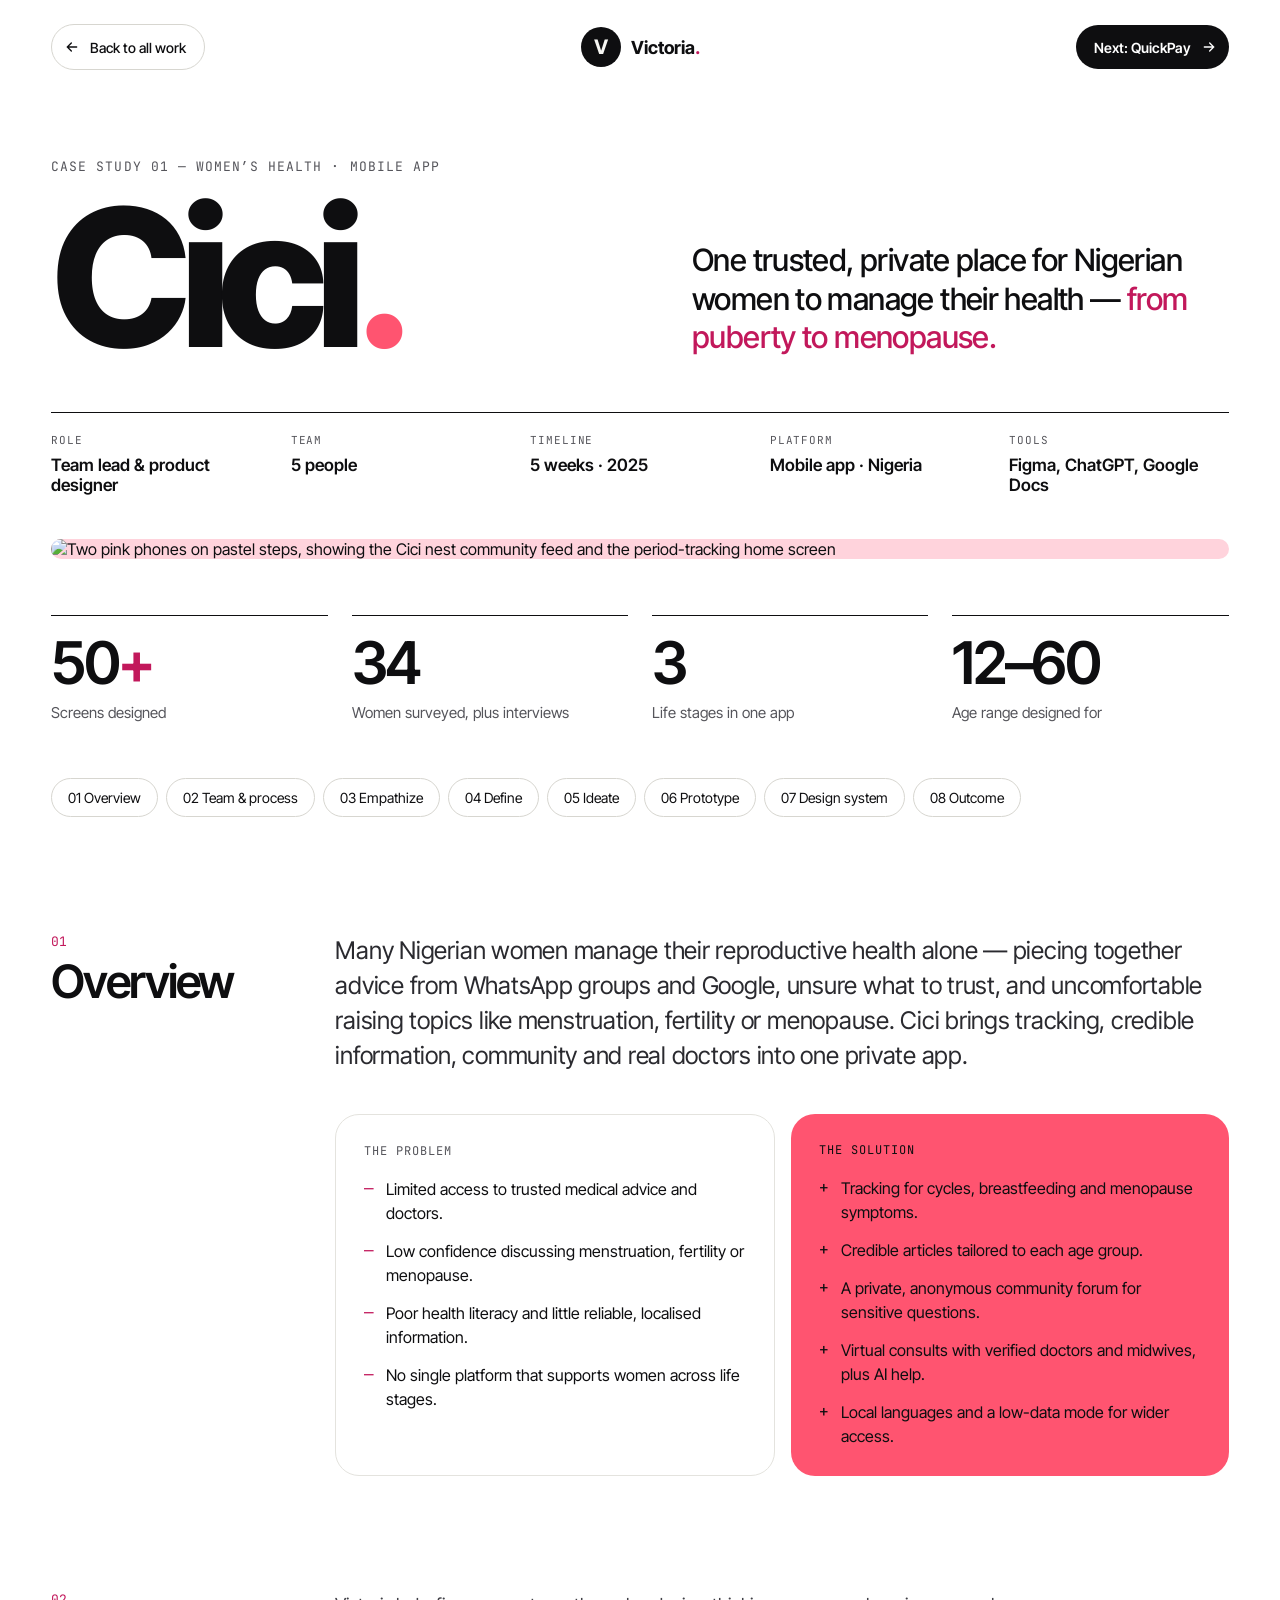
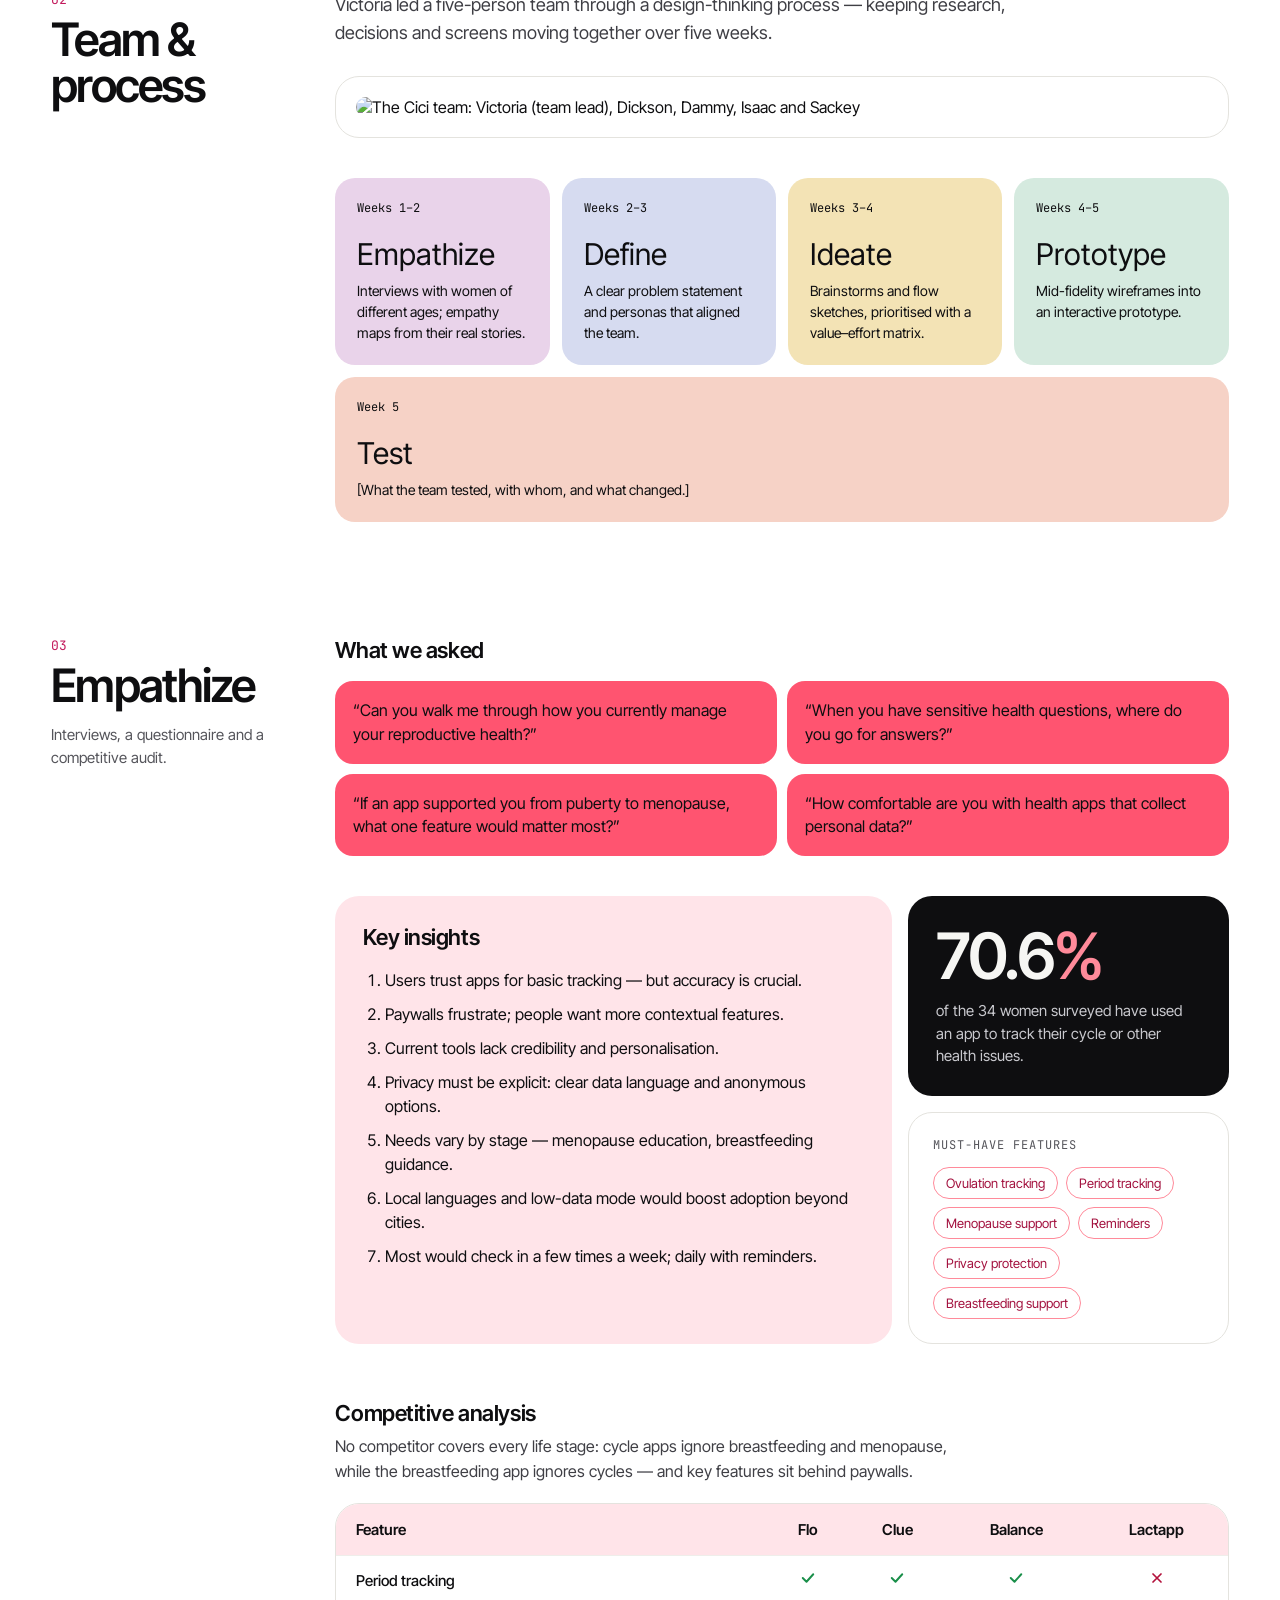
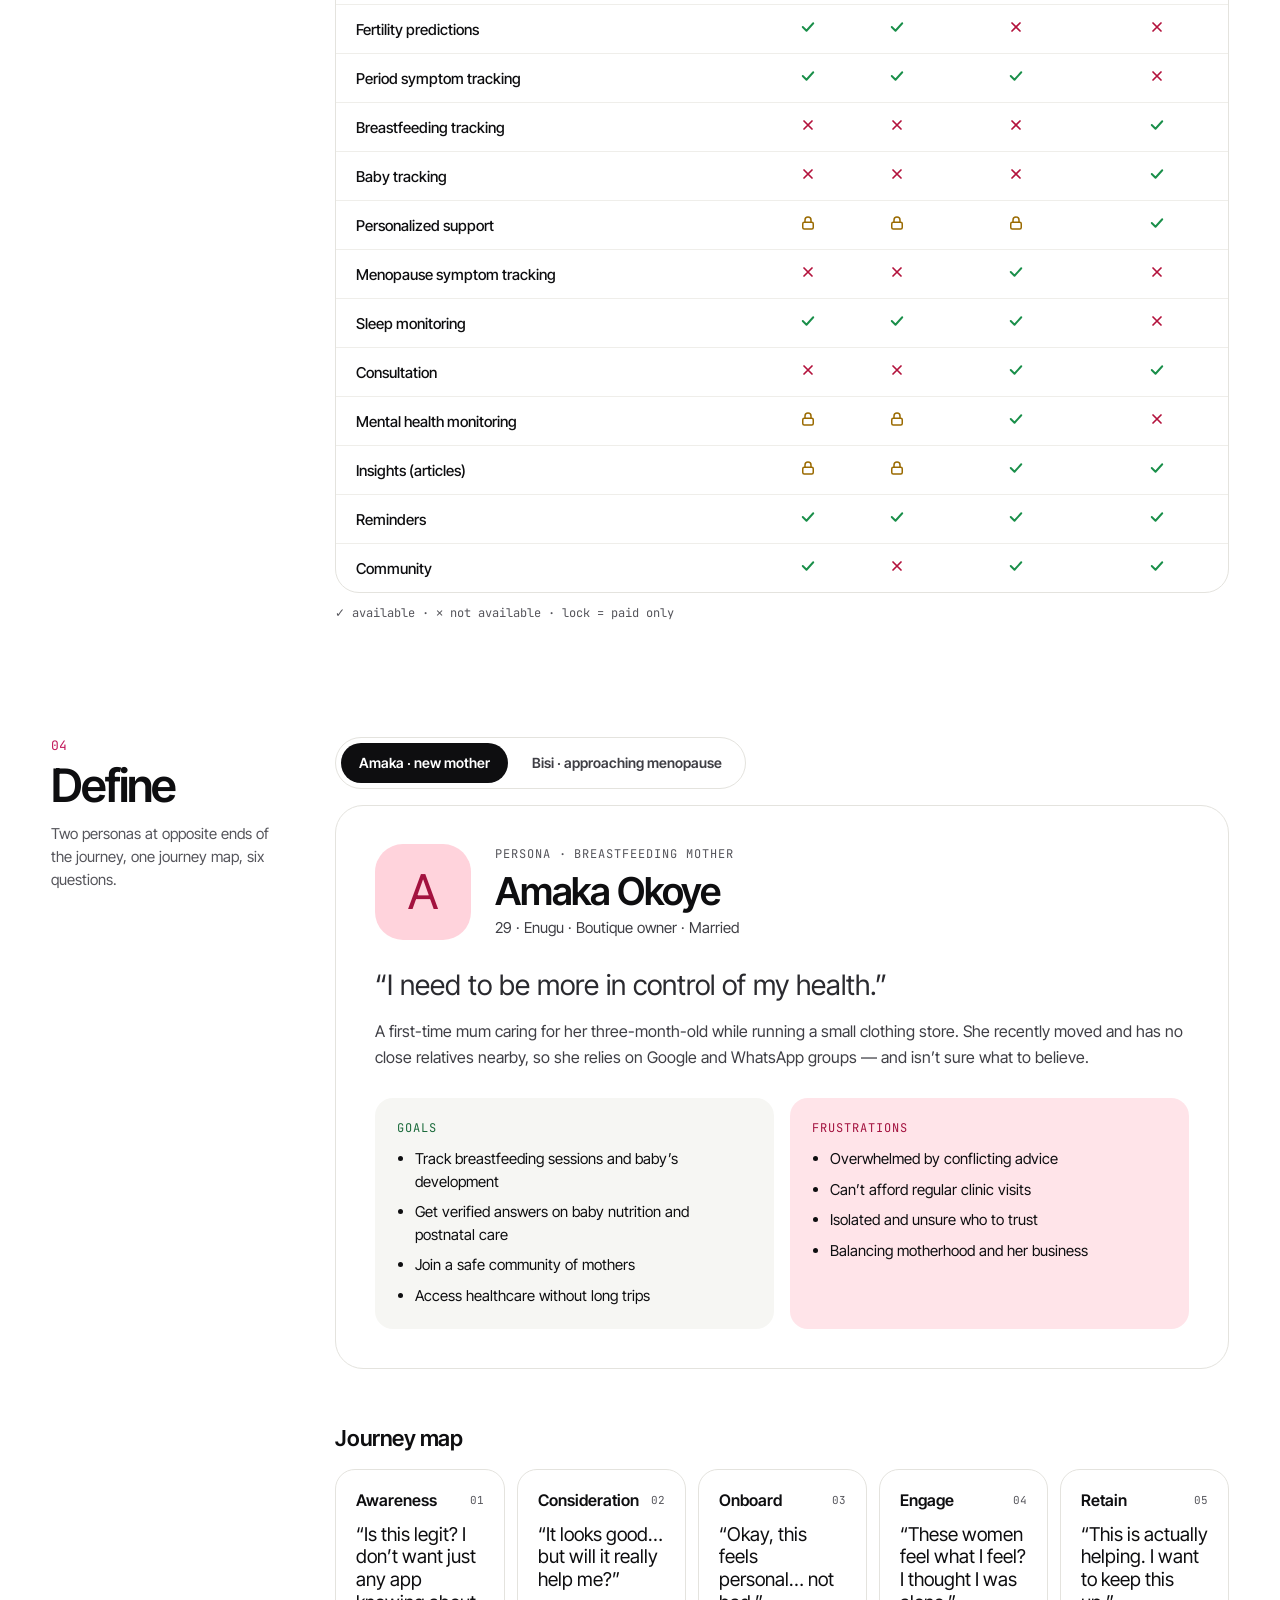
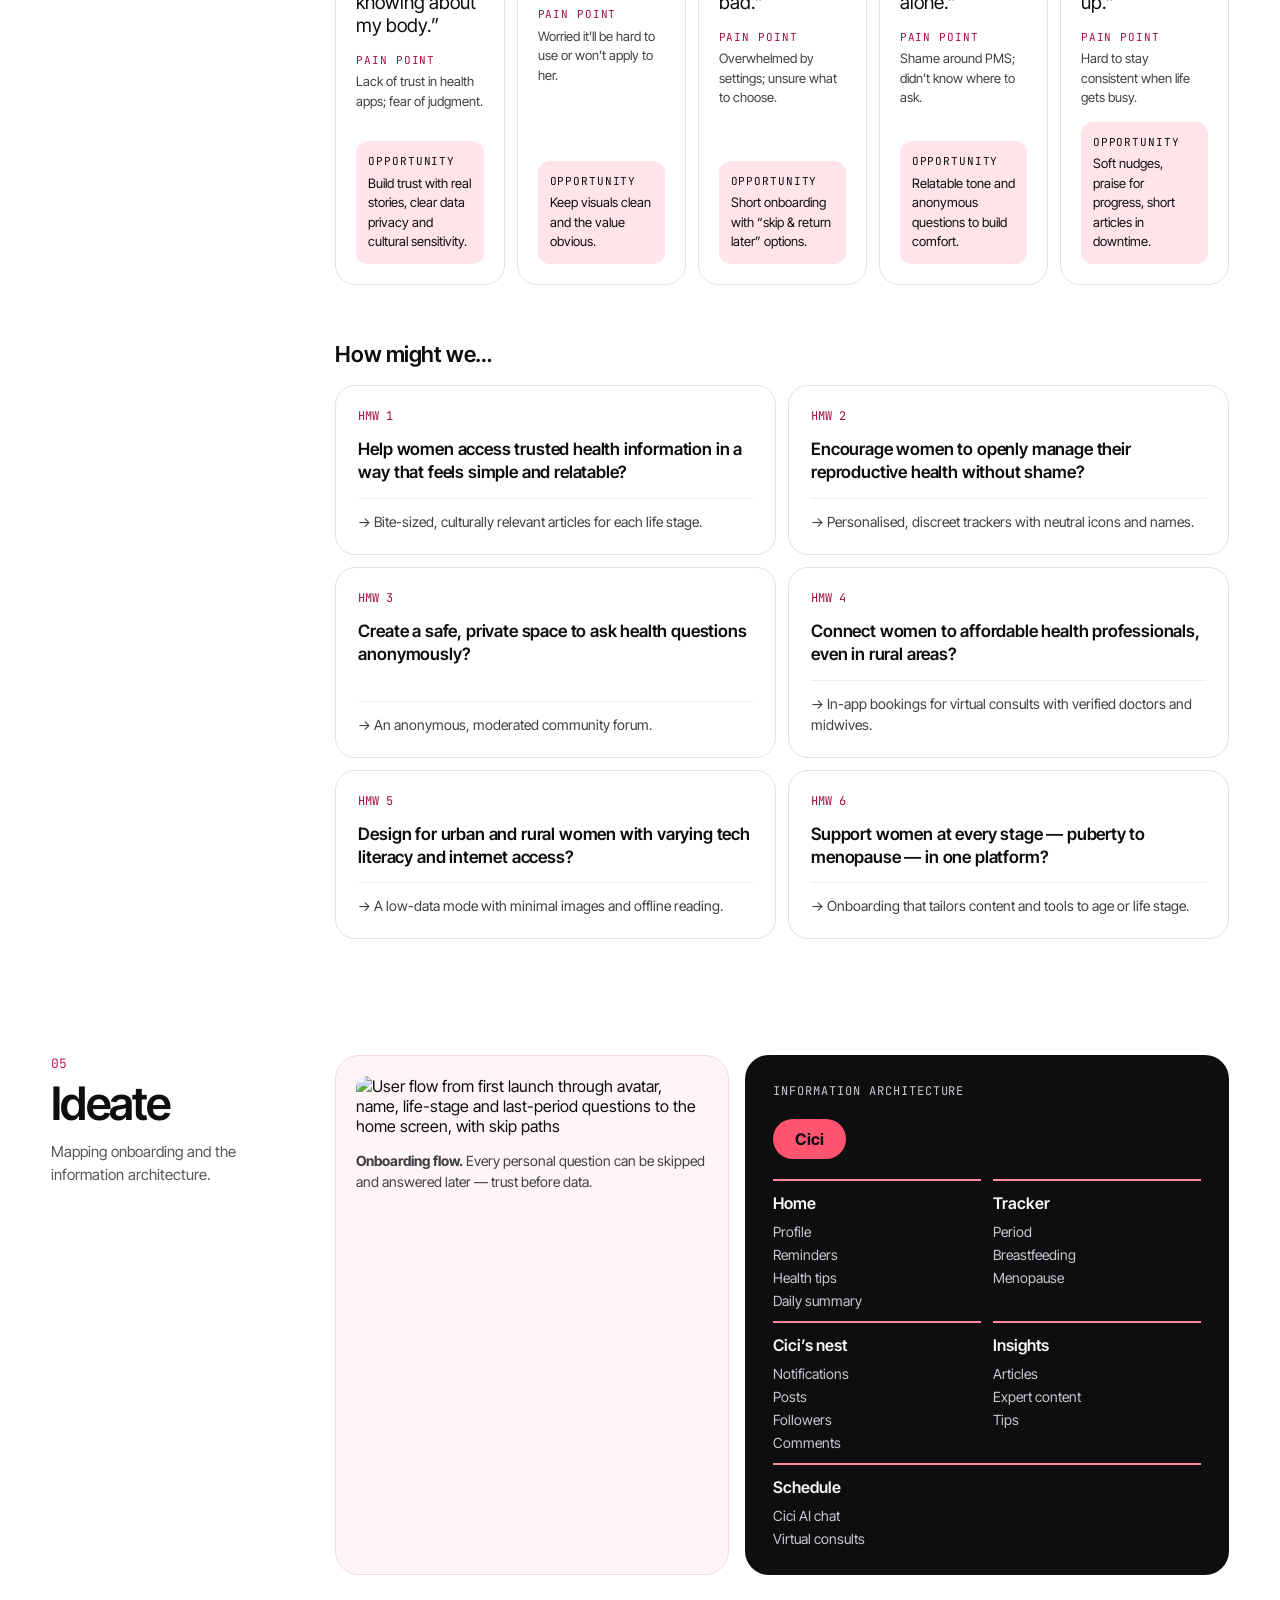
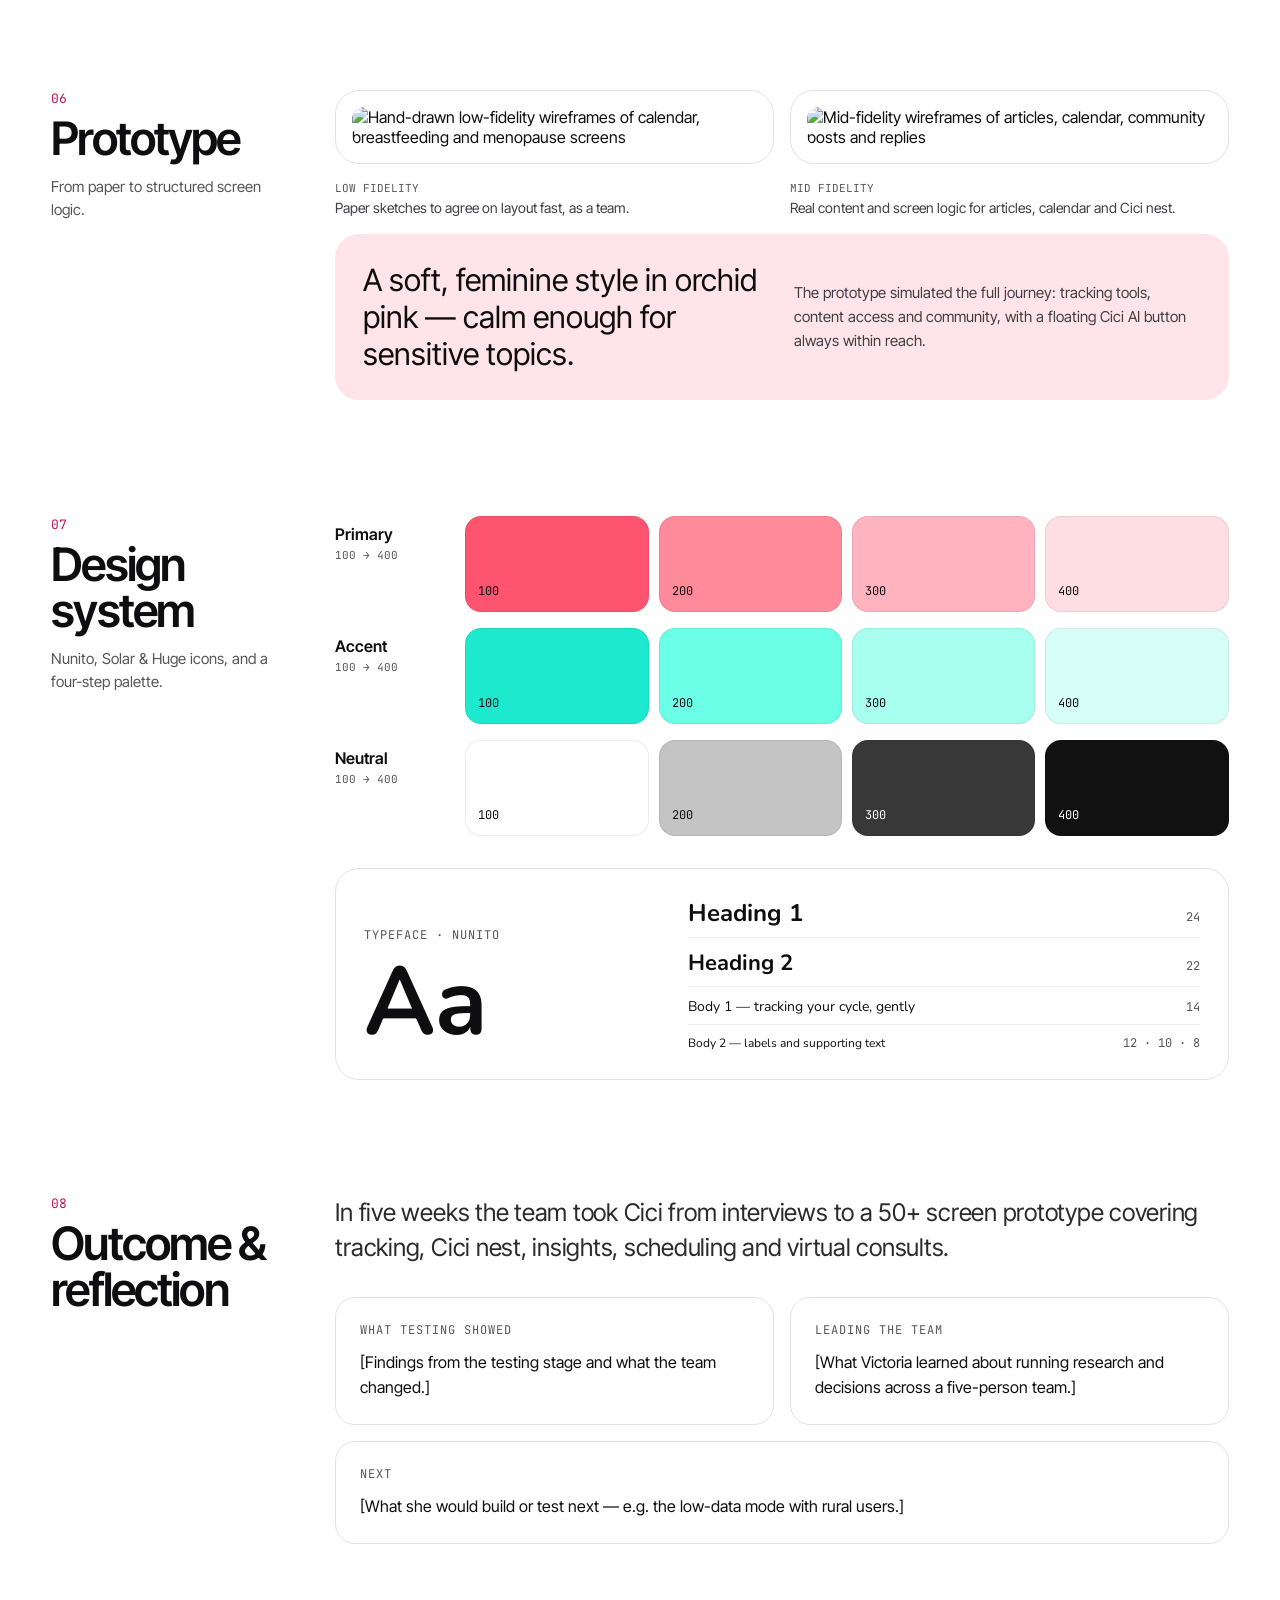
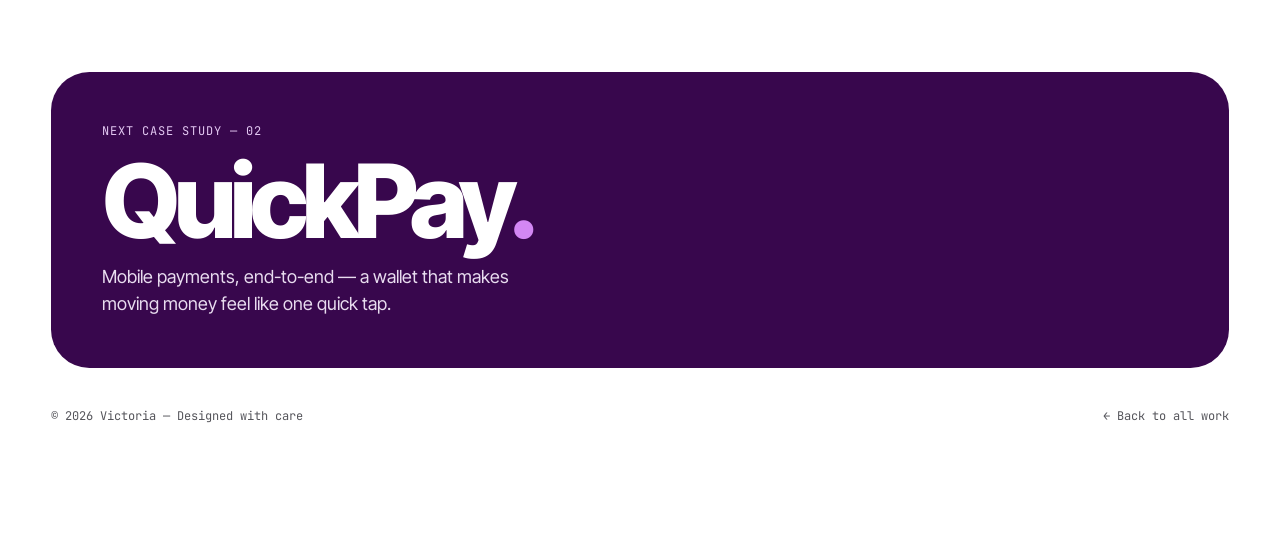
==== cici.html @ 8fe479c8 "Add files via upload" ====
<!doctype html>
<html lang="en">
<head>
<meta charset="utf-8">
<meta name="viewport" content="width=device-width, initial-scale=1, viewport-fit=cover">
<title>Cici — Case study · Victoria</title>
<meta name="description" content="How Victoria led a five-person team to design Cici, a women’s wellness app for Nigerian women from puberty to menopause.">
<meta property="og:title" content="Cici — Case study · Victoria">
<meta property="og:description" content="How Victoria led a five-person team to design Cici, a women’s wellness app for Nigerian women from puberty to menopause.">
<meta property="og:type" content="website">
<meta name="theme-color" content="#FFFFFF">
<link rel="icon" href="favicon.svg" type="image/svg+xml">
<link rel="preconnect" href="https://fonts.googleapis.com">
<link rel="stylesheet" href="https://fonts.googleapis.com/css2?family=Inter+Tight:wght@400;500;600;700;800&amp;family=JetBrains+Mono:wght@400;500&amp;family=Nunito:wght@400;700&amp;display=swap">
<style>
body{margin:0;background:#FFFFFF}
a{color:inherit}a:hover{color:inherit}
.it{font-family:inherit;font-style:normal}
.rv{opacity:0;transform:translateY(28px);filter:blur(8px);transition:opacity .9s ease,transform 1s cubic-bezier(.22,1,.36,1),filter .9s ease}
.rv.in{opacity:1;transform:none;filter:blur(0)}
.mono{font-family:'JetBrains Mono',ui-monospace,Menlo,monospace}
.lnk{text-decoration:none;transition:opacity .2s}.lnk:hover{opacity:.6}
.sr{position:absolute;width:1px;height:1px;overflow:hidden;clip:rect(0 0 0 0);white-space:nowrap}
.lift{transition:transform .35s cubic-bezier(.2,.7,.2,1)}.lift:hover{transform:translateY(-4px)}
.scrollx{overflow-x:auto;position:relative}
@keyframes floaty{0%,100%{transform:translateY(0)}50%{transform:translateY(-10px)}}
.floaty{animation:floaty 6s ease-in-out infinite}
@media (prefers-reduced-motion:reduce){.floaty{animation:none}}
</style>
<link rel="stylesheet" href="site.css">
</head>
<body>
<div style="font-family:'Inter Tight',system-ui,sans-serif;color:#0E0E10;background:#FFFFFF;overflow:hidden">

<!-- ============ TOP BAR (shared case-study template) ============ -->
<header style="max-width:1320px;margin:0 auto;padding:24px clamp(20px,4vw,56px);display:flex;flex-wrap:wrap;align-items:center;justify-content:space-between;gap:16px">
  <a href="index.html" class="lnk" style="display:inline-flex;align-items:center;gap:10px;min-height:44px;padding:0 18px 0 12px;border-radius:999px;border:1px solid #D7D6D0;background:#FFFFFF;font-weight:500;font-size:14px">
    <svg aria-hidden="true" width="16" height="16" viewBox="0 0 24 24" fill="none" stroke="currentColor" stroke-width="2" stroke-linecap="round"><path d="M19 12H5M11 6l-6 6 6 6"></path></svg>
    Back to all work
  </a>
  <a href="index.html" class="lnk" style="display:flex;align-items:center;gap:10px;font-weight:700;font-size:18px">
    <span class="it" style="width:40px;height:40px;border-radius:50%;background:#0E0E10;color:#F6F6F3;display:flex;align-items:center;justify-content:center;font-size:20px">V</span>
    <span>Victoria<span style="color:#C2185B">.</span></span>
  </a>
  <a href="quickpay.html" class="lnk" style="display:inline-flex;align-items:center;gap:10px;min-height:44px;padding:0 12px 0 18px;border-radius:999px;background:#0E0E10;color:#FFFFFF;font-weight:600;font-size:14px">
    Next: QuickPay
    <svg aria-hidden="true" width="16" height="16" viewBox="0 0 24 24" fill="none" stroke="currentColor" stroke-width="2" stroke-linecap="round"><path d="M5 12h14M13 6l6 6-6 6"></path></svg>
  </a>
</header>

<!-- ============ HERO ============ -->
<section style="max-width:1320px;margin:0 auto;padding:clamp(32px,5vw,72px) clamp(20px,4vw,56px) 0">
  <p class="mono" style="margin:0;font-size:13px;letter-spacing:.08em;text-transform:uppercase;color:#55555B">Case study 01 — Women’s health · Mobile app</p>
  <div style="display:flex;flex-wrap:wrap;gap:24px 64px;align-items:flex-end;margin-top:24px">
    <h1 style="margin:0;flex:1 1 420px;font-size:clamp(88px,15vw,220px);line-height:.82;letter-spacing:-0.06em;font-weight:800">Cici<span style="color:#FF5470">.</span></h1>
    <p style="margin:0;flex:1 1 380px;font-size:clamp(22px,2.4vw,32px);line-height:1.25;letter-spacing:-0.02em;font-weight:500">One trusted, private place for Nigerian women to manage their health — <span class="it" style="color:#C2185B">from puberty to menopause.</span></p>
  </div>

  <dl style="margin:56px 0 0;display:flex;flex-wrap:wrap;border-top:1px solid #0E0E10">
    <div style="flex:1 1 180px;padding:20px 20px 20px 0"><dt class="mono" style="font-size:11px;letter-spacing:.08em;text-transform:uppercase;color:#55555B">Role</dt><dd style="margin:8px 0 0;font-size:17px;font-weight:600">Team lead &amp; product designer</dd></div>
    <div style="flex:1 1 180px;padding:20px 20px 20px 0"><dt class="mono" style="font-size:11px;letter-spacing:.08em;text-transform:uppercase;color:#55555B">Team</dt><dd style="margin:8px 0 0;font-size:17px;font-weight:600">5 people</dd></div>
    <div style="flex:1 1 180px;padding:20px 20px 20px 0"><dt class="mono" style="font-size:11px;letter-spacing:.08em;text-transform:uppercase;color:#55555B">Timeline</dt><dd style="margin:8px 0 0;font-size:17px;font-weight:600">5 weeks · 2025</dd></div>
    <div style="flex:1 1 180px;padding:20px 20px 20px 0"><dt class="mono" style="font-size:11px;letter-spacing:.08em;text-transform:uppercase;color:#55555B">Platform</dt><dd style="margin:8px 0 0;font-size:17px;font-weight:600">Mobile app · Nigeria</dd></div>
    <div style="flex:1 1 180px;padding:20px 0"><dt class="mono" style="font-size:11px;letter-spacing:.08em;text-transform:uppercase;color:#55555B">Tools</dt><dd style="margin:8px 0 0;font-size:17px;font-weight:600">Figma, ChatGPT, Google Docs</dd></div>
  </dl>

  <div style="margin-top:24px;border-radius:clamp(24px,3vw,40px);background:#FFD3DC;overflow:hidden">
    <img src="assets/cici_showcase.webp" alt="Two pink phones on pastel steps, showing the Cici nest community feed and the period-tracking home screen" style="width:100%;display:block">
  </div>
</section>

<!-- ============ AT A GLANCE ============ -->
<section style="max-width:1320px;margin:0 auto;padding:56px clamp(20px,4vw,56px) 0">
  <div style="display:flex;flex-wrap:wrap;gap:24px">
    <div style="flex:1 1 220px;border-top:1px solid #0E0E10;padding-top:18px"><div style="font-size:clamp(44px,4.6vw,64px);font-weight:600;letter-spacing:-0.04em;line-height:1">50<span style="color:#C2185B">+</span></div><p style="margin:10px 0 0;color:#55555B;font-size:15px">Screens designed</p></div>
    <div style="flex:1 1 220px;border-top:1px solid #0E0E10;padding-top:18px"><div style="font-size:clamp(44px,4.6vw,64px);font-weight:600;letter-spacing:-0.04em;line-height:1">34</div><p style="margin:10px 0 0;color:#55555B;font-size:15px">Women surveyed, plus interviews</p></div>
    <div style="flex:1 1 220px;border-top:1px solid #0E0E10;padding-top:18px"><div style="font-size:clamp(44px,4.6vw,64px);font-weight:600;letter-spacing:-0.04em;line-height:1">3</div><p style="margin:10px 0 0;color:#55555B;font-size:15px">Life stages in one app</p></div>
    <div style="flex:1 1 220px;border-top:1px solid #0E0E10;padding-top:18px"><div style="font-size:clamp(44px,4.6vw,64px);font-weight:600;letter-spacing:-0.04em;line-height:1">12–60</div><p style="margin:10px 0 0;color:#55555B;font-size:15px">Age range designed for</p></div>
  </div>
  <nav aria-label="Chapters" style="margin-top:56px;display:flex;flex-wrap:wrap;gap:8px">
    <a href="#overview" class="lnk" style="padding:10px 16px;border-radius:999px;border:1px solid #D7D6D0;background:#FFFFFF;font-size:14px">01 Overview</a>
    <a href="#team" class="lnk" style="padding:10px 16px;border-radius:999px;border:1px solid #D7D6D0;background:#FFFFFF;font-size:14px">02 Team &amp; process</a>
    <a href="#empathize" class="lnk" style="padding:10px 16px;border-radius:999px;border:1px solid #D7D6D0;background:#FFFFFF;font-size:14px">03 Empathize</a>
    <a href="#define" class="lnk" style="padding:10px 16px;border-radius:999px;border:1px solid #D7D6D0;background:#FFFFFF;font-size:14px">04 Define</a>
    <a href="#ideate" class="lnk" style="padding:10px 16px;border-radius:999px;border:1px solid #D7D6D0;background:#FFFFFF;font-size:14px">05 Ideate</a>
    <a href="#prototype" class="lnk" style="padding:10px 16px;border-radius:999px;border:1px solid #D7D6D0;background:#FFFFFF;font-size:14px">06 Prototype</a>
    <a href="#system" class="lnk" style="padding:10px 16px;border-radius:999px;border:1px solid #D7D6D0;background:#FFFFFF;font-size:14px">07 Design system</a>
    <a href="#outcome" class="lnk" style="padding:10px 16px;border-radius:999px;border:1px solid #D7D6D0;background:#FFFFFF;font-size:14px">08 Outcome</a>
  </nav>
</section>

<!-- ============ 01 OVERVIEW ============ -->
<section id="overview" style="max-width:1320px;margin:0 auto;padding:clamp(80px,9vw,128px) clamp(20px,4vw,56px) 0;display:flex;flex-wrap:wrap;gap:24px 64px">
  <div style="flex:1 1 220px;max-width:300px"><div class="mono" style="font-size:13px;color:#C2185B">01</div><h2 style="margin:8px 0 0;font-size:clamp(36px,3.6vw,52px);letter-spacing:-0.04em;line-height:1;font-weight:600">Overview</h2></div>
  <div style="flex:999 1 640px;min-width:0">
    <p style="margin:0;font-size:clamp(20px,1.9vw,26px);line-height:1.45;letter-spacing:-0.01em;color:#2A2A2F">Many Nigerian women manage their reproductive health alone — piecing together advice from WhatsApp groups and Google, unsure what to trust, and uncomfortable raising topics like menstruation, fertility or menopause. Cici brings tracking, credible information, community and real doctors into one private app.</p>
    <div style="display:flex;flex-wrap:wrap;gap:16px;margin-top:40px">
      <div style="flex:1 1 300px;background:#FFFFFF;border:1px solid #E4E3DE;border-radius:24px;padding:28px">
        <div class="mono" style="font-size:12px;letter-spacing:.08em;text-transform:uppercase;color:#55555B">The problem</div>
        <ul style="margin:18px 0 0;padding:0;list-style:none;display:flex;flex-direction:column;gap:14px;font-size:16px;line-height:1.5">
          <li style="display:flex;gap:12px"><span class="mono" style="color:#C2185B">—</span>Limited access to trusted medical advice and doctors.</li>
          <li style="display:flex;gap:12px"><span class="mono" style="color:#C2185B">—</span>Low confidence discussing menstruation, fertility or menopause.</li>
          <li style="display:flex;gap:12px"><span class="mono" style="color:#C2185B">—</span>Poor health literacy and little reliable, localised information.</li>
          <li style="display:flex;gap:12px"><span class="mono" style="color:#C2185B">—</span>No single platform that supports women across life stages.</li>
        </ul>
      </div>
      <div style="flex:1 1 300px;background:#FF5470;color:#0E0E10;border-radius:24px;padding:28px">
        <div class="mono" style="font-size:12px;letter-spacing:.08em;text-transform:uppercase">The solution</div>
        <ul style="margin:18px 0 0;padding:0;list-style:none;display:flex;flex-direction:column;gap:14px;font-size:16px;line-height:1.5">
          <li style="display:flex;gap:12px"><span class="mono">+</span>Tracking for cycles, breastfeeding and menopause symptoms.</li>
          <li style="display:flex;gap:12px"><span class="mono">+</span>Credible articles tailored to each age group.</li>
          <li style="display:flex;gap:12px"><span class="mono">+</span>A private, anonymous community forum for sensitive questions.</li>
          <li style="display:flex;gap:12px"><span class="mono">+</span>Virtual consults with verified doctors and midwives, plus AI help.</li>
          <li style="display:flex;gap:12px"><span class="mono">+</span>Local languages and a low-data mode for wider access.</li>
        </ul>
      </div>
    </div>
  </div>
</section>

<!-- ============ 02 TEAM & PROCESS ============ -->
<section id="team" style="max-width:1320px;margin:0 auto;padding:clamp(80px,9vw,128px) clamp(20px,4vw,56px) 0;display:flex;flex-wrap:wrap;gap:24px 64px">
  <div style="flex:1 1 220px;max-width:300px"><div class="mono" style="font-size:13px;color:#C2185B">02</div><h2 style="margin:8px 0 0;font-size:clamp(36px,3.6vw,52px);letter-spacing:-0.04em;line-height:1;font-weight:600">Team &amp; <span class="it">process</span></h2></div>
  <div style="flex:999 1 640px;min-width:0">
    <p style="margin:0;font-size:18px;line-height:1.6;color:#3F3F45;max-width:680px">Victoria led a five-person team through a design-thinking process — keeping research, decisions and screens moving together over five weeks.</p>
    <div style="margin-top:28px;background:#FFFFFF;border:1px solid #E4E3DE;border-radius:24px;padding:20px">
      <img src="assets/cici_team.webp" alt="The Cici team: Victoria (team lead), Dickson, Dammy, Isaac and Sackey" style="width:100%;display:block;border-radius:12px">
    </div>
    <ol style="margin:40px 0 0;padding:0;list-style:none;display:flex;flex-wrap:wrap;gap:12px">
      <li class="lift" style="flex:1 1 170px;border-radius:20px;padding:22px;background:#E9D3EA"><div class="mono" style="font-size:12px">Weeks 1–2</div><div class="it" style="font-size:30px;margin-top:20px">Empathize</div><p style="margin:8px 0 0;font-size:14px;line-height:1.5">Interviews with women of different ages; empathy maps from their real stories.</p></li>
      <li class="lift" style="flex:1 1 170px;border-radius:20px;padding:22px;background:#D6DBF0"><div class="mono" style="font-size:12px">Weeks 2–3</div><div class="it" style="font-size:30px;margin-top:20px">Define</div><p style="margin:8px 0 0;font-size:14px;line-height:1.5">A clear problem statement and personas that aligned the team.</p></li>
      <li class="lift" style="flex:1 1 170px;border-radius:20px;padding:22px;background:#F3E3B5"><div class="mono" style="font-size:12px">Weeks 3–4</div><div class="it" style="font-size:30px;margin-top:20px">Ideate</div><p style="margin:8px 0 0;font-size:14px;line-height:1.5">Brainstorms and flow sketches, prioritised with a value–effort matrix.</p></li>
      <li class="lift" style="flex:1 1 170px;border-radius:20px;padding:22px;background:#D5EADF"><div class="mono" style="font-size:12px">Weeks 4–5</div><div class="it" style="font-size:30px;margin-top:20px">Prototype</div><p style="margin:8px 0 0;font-size:14px;line-height:1.5">Mid-fidelity wireframes into an interactive prototype.</p></li>
      <li class="lift" style="flex:1 1 170px;border-radius:20px;padding:22px;background:#F6D2C6"><div class="mono" style="font-size:12px">Week 5</div><div class="it" style="font-size:30px;margin-top:20px">Test</div><p style="margin:8px 0 0;font-size:14px;line-height:1.5">[What the team tested, with whom, and what changed.]</p></li>
    </ol>
  </div>
</section>

<!-- ============ 03 EMPATHIZE ============ -->
<section id="empathize" style="max-width:1320px;margin:0 auto;padding:clamp(80px,9vw,128px) clamp(20px,4vw,56px) 0;display:flex;flex-wrap:wrap;gap:24px 64px">
  <div style="flex:1 1 220px;max-width:300px"><div class="mono" style="font-size:13px;color:#C2185B">03</div><h2 style="margin:8px 0 0;font-size:clamp(36px,3.6vw,52px);letter-spacing:-0.04em;line-height:1;font-weight:600">Empathize</h2><p style="margin:14px 0 0;font-size:15px;line-height:1.55;color:#55555B">Interviews, a questionnaire and a competitive audit.</p></div>
  <div style="flex:999 1 640px;min-width:0">
    <h3 style="margin:0;font-size:22px;letter-spacing:-0.02em;font-weight:600">What we asked</h3>
    <div style="display:flex;flex-wrap:wrap;gap:10px;margin-top:18px">
      <div style="flex:1 1 260px;background:#FF5470;border-radius:18px;padding:18px;font-size:16px;line-height:1.45">“Can you walk me through how you currently manage your reproductive health?”</div>
      <div style="flex:1 1 260px;background:#FF5470;border-radius:18px;padding:18px;font-size:16px;line-height:1.45">“When you have sensitive health questions, where do you go for answers?”</div>
      <div style="flex:1 1 260px;background:#FF5470;border-radius:18px;padding:18px;font-size:16px;line-height:1.45">“If an app supported you from puberty to menopause, what one feature would matter most?”</div>
      <div style="flex:1 1 260px;background:#FF5470;border-radius:18px;padding:18px;font-size:16px;line-height:1.45">“How comfortable are you with health apps that collect personal data?”</div>
    </div>

    <div style="display:flex;flex-wrap:wrap;gap:16px;margin-top:40px">
      <div style="flex:2 1 380px;background:#FFE4E9;border-radius:24px;padding:28px">
        <h3 style="margin:0;font-size:22px;letter-spacing:-0.02em;font-weight:600">Key insights</h3>
        <ol style="margin:18px 0 0;padding-left:22px;display:flex;flex-direction:column;gap:10px;font-size:16px;line-height:1.5">
          <li>Users trust apps for basic tracking — but accuracy is crucial.</li>
          <li>Paywalls frustrate; people want more contextual features.</li>
          <li>Current tools lack credibility and personalisation.</li>
          <li>Privacy must be explicit: clear data language and anonymous options.</li>
          <li>Needs vary by stage — menopause education, breastfeeding guidance.</li>
          <li>Local languages and low-data mode would boost adoption beyond cities.</li>
          <li>Most would check in a few times a week; daily with reminders.</li>
        </ol>
      </div>
      <div style="flex:1 1 260px;display:flex;flex-direction:column;gap:16px">
        <div style="background:#0E0E10;color:#F6F6F3;border-radius:24px;padding:28px;flex:1">
          <div style="font-size:64px;font-weight:600;letter-spacing:-0.04em;line-height:1">70.6<span style="color:#FF8A9A">%</span></div>
          <p style="margin:12px 0 0;font-size:15px;line-height:1.5;color:#C9C9CE">of the 34 women surveyed have used an app to track their cycle or other health issues.</p>
        </div>
        <div style="background:#FFFFFF;border:1px solid #E4E3DE;border-radius:24px;padding:24px">
          <div class="mono" style="font-size:12px;letter-spacing:.08em;text-transform:uppercase;color:#55555B">Must-have features</div>
          <div style="display:flex;flex-wrap:wrap;gap:8px;margin-top:14px">
            <span style="padding:7px 12px;border-radius:999px;border:1px solid #FF8A9A;color:#A3123F;font-size:13px">Ovulation tracking</span>
            <span style="padding:7px 12px;border-radius:999px;border:1px solid #FF8A9A;color:#A3123F;font-size:13px">Period tracking</span>
            <span style="padding:7px 12px;border-radius:999px;border:1px solid #FF8A9A;color:#A3123F;font-size:13px">Menopause support</span>
            <span style="padding:7px 12px;border-radius:999px;border:1px solid #FF8A9A;color:#A3123F;font-size:13px">Reminders</span>
            <span style="padding:7px 12px;border-radius:999px;border:1px solid #FF8A9A;color:#A3123F;font-size:13px">Privacy protection</span>
            <span style="padding:7px 12px;border-radius:999px;border:1px solid #FF8A9A;color:#A3123F;font-size:13px">Breastfeeding support</span>
          </div>
        </div>
      </div>
    </div>

    <h3 style="margin:56px 0 0;font-size:22px;letter-spacing:-0.02em;font-weight:600">Competitive analysis</h3>
    <p style="margin:8px 0 0;font-size:16px;line-height:1.55;color:#3F3F45;max-width:620px">No competitor covers every life stage: cycle apps ignore breastfeeding and menopause, while the breastfeeding app ignores cycles — and key features sit behind paywalls.</p>
    <div class="scrollx" style="margin-top:20px;background:#FFFFFF;border:1px solid #E4E3DE;border-radius:24px">
      <table style="width:100%;min-width:560px;border-collapse:collapse;font-size:15px">
        <thead>
          <tr style="background:#FFE4E9">
            <th scope="col" style="text-align:left;padding:16px 20px;font-weight:600">Feature</th>
            <th scope="col" style="padding:16px 12px;font-weight:600">Flo</th>
            <th scope="col" style="padding:16px 12px;font-weight:600">Clue</th>
            <th scope="col" style="padding:16px 12px;font-weight:600">Balance</th>
            <th scope="col" style="padding:16px 12px;font-weight:600">Lactapp</th>
          </tr>
        </thead>
        <tbody>
          
            <tr style="border-top:1px solid #EFEEEA">
              <th scope="row" style="text-align:left;padding:13px 20px;font-weight:500">Period tracking</th>
              
                <td style="text-align:center;padding:13px 12px">
                  <svg aria-hidden="true" width="18" height="18" viewBox="0 0 24 24" fill="none" stroke="#1A8F4A" stroke-width="2.6" stroke-linecap="round" stroke-linejoin="round"><path d="m5 12 5 5 9-10"></path></svg><span class="sr">Yes</span>
                  
                  
                </td>
              
                <td style="text-align:center;padding:13px 12px">
                  <svg aria-hidden="true" width="18" height="18" viewBox="0 0 24 24" fill="none" stroke="#1A8F4A" stroke-width="2.6" stroke-linecap="round" stroke-linejoin="round"><path d="m5 12 5 5 9-10"></path></svg><span class="sr">Yes</span>
                  
                  
                </td>
              
                <td style="text-align:center;padding:13px 12px">
                  <svg aria-hidden="true" width="18" height="18" viewBox="0 0 24 24" fill="none" stroke="#1A8F4A" stroke-width="2.6" stroke-linecap="round" stroke-linejoin="round"><path d="m5 12 5 5 9-10"></path></svg><span class="sr">Yes</span>
                  
                  
                </td>
              
                <td style="text-align:center;padding:13px 12px">
                  
                  <svg aria-hidden="true" width="16" height="16" viewBox="0 0 24 24" fill="none" stroke="#B3123C" stroke-width="2.6" stroke-linecap="round"><path d="M6 6l12 12M18 6 6 18"></path></svg><span class="sr">No</span>
                  
                </td>
              
            </tr>
          
            <tr style="border-top:1px solid #EFEEEA">
              <th scope="row" style="text-align:left;padding:13px 20px;font-weight:500">Fertility predictions</th>
              
                <td style="text-align:center;padding:13px 12px">
                  <svg aria-hidden="true" width="18" height="18" viewBox="0 0 24 24" fill="none" stroke="#1A8F4A" stroke-width="2.6" stroke-linecap="round" stroke-linejoin="round"><path d="m5 12 5 5 9-10"></path></svg><span class="sr">Yes</span>
                  
                  
                </td>
              
                <td style="text-align:center;padding:13px 12px">
                  <svg aria-hidden="true" width="18" height="18" viewBox="0 0 24 24" fill="none" stroke="#1A8F4A" stroke-width="2.6" stroke-linecap="round" stroke-linejoin="round"><path d="m5 12 5 5 9-10"></path></svg><span class="sr">Yes</span>
                  
                  
                </td>
              
                <td style="text-align:center;padding:13px 12px">
                  
                  <svg aria-hidden="true" width="16" height="16" viewBox="0 0 24 24" fill="none" stroke="#B3123C" stroke-width="2.6" stroke-linecap="round"><path d="M6 6l12 12M18 6 6 18"></path></svg><span class="sr">No</span>
                  
                </td>
              
                <td style="text-align:center;padding:13px 12px">
                  
                  <svg aria-hidden="true" width="16" height="16" viewBox="0 0 24 24" fill="none" stroke="#B3123C" stroke-width="2.6" stroke-linecap="round"><path d="M6 6l12 12M18 6 6 18"></path></svg><span class="sr">No</span>
                  
                </td>
              
            </tr>
          
            <tr style="border-top:1px solid #EFEEEA">
              <th scope="row" style="text-align:left;padding:13px 20px;font-weight:500">Period symptom tracking</th>
              
                <td style="text-align:center;padding:13px 12px">
                  <svg aria-hidden="true" width="18" height="18" viewBox="0 0 24 24" fill="none" stroke="#1A8F4A" stroke-width="2.6" stroke-linecap="round" stroke-linejoin="round"><path d="m5 12 5 5 9-10"></path></svg><span class="sr">Yes</span>
                  
                  
                </td>
              
                <td style="text-align:center;padding:13px 12px">
                  <svg aria-hidden="true" width="18" height="18" viewBox="0 0 24 24" fill="none" stroke="#1A8F4A" stroke-width="2.6" stroke-linecap="round" stroke-linejoin="round"><path d="m5 12 5 5 9-10"></path></svg><span class="sr">Yes</span>
                  
                  
                </td>
              
                <td style="text-align:center;padding:13px 12px">
                  <svg aria-hidden="true" width="18" height="18" viewBox="0 0 24 24" fill="none" stroke="#1A8F4A" stroke-width="2.6" stroke-linecap="round" stroke-linejoin="round"><path d="m5 12 5 5 9-10"></path></svg><span class="sr">Yes</span>
                  
                  
                </td>
              
                <td style="text-align:center;padding:13px 12px">
                  
                  <svg aria-hidden="true" width="16" height="16" viewBox="0 0 24 24" fill="none" stroke="#B3123C" stroke-width="2.6" stroke-linecap="round"><path d="M6 6l12 12M18 6 6 18"></path></svg><span class="sr">No</span>
                  
                </td>
              
            </tr>
          
            <tr style="border-top:1px solid #EFEEEA">
              <th scope="row" style="text-align:left;padding:13px 20px;font-weight:500">Breastfeeding tracking</th>
              
                <td style="text-align:center;padding:13px 12px">
                  
                  <svg aria-hidden="true" width="16" height="16" viewBox="0 0 24 24" fill="none" stroke="#B3123C" stroke-width="2.6" stroke-linecap="round"><path d="M6 6l12 12M18 6 6 18"></path></svg><span class="sr">No</span>
                  
                </td>
              
                <td style="text-align:center;padding:13px 12px">
                  
                  <svg aria-hidden="true" width="16" height="16" viewBox="0 0 24 24" fill="none" stroke="#B3123C" stroke-width="2.6" stroke-linecap="round"><path d="M6 6l12 12M18 6 6 18"></path></svg><span class="sr">No</span>
                  
                </td>
              
                <td style="text-align:center;padding:13px 12px">
                  
                  <svg aria-hidden="true" width="16" height="16" viewBox="0 0 24 24" fill="none" stroke="#B3123C" stroke-width="2.6" stroke-linecap="round"><path d="M6 6l12 12M18 6 6 18"></path></svg><span class="sr">No</span>
                  
                </td>
              
                <td style="text-align:center;padding:13px 12px">
                  <svg aria-hidden="true" width="18" height="18" viewBox="0 0 24 24" fill="none" stroke="#1A8F4A" stroke-width="2.6" stroke-linecap="round" stroke-linejoin="round"><path d="m5 12 5 5 9-10"></path></svg><span class="sr">Yes</span>
                  
                  
                </td>
              
            </tr>
          
            <tr style="border-top:1px solid #EFEEEA">
              <th scope="row" style="text-align:left;padding:13px 20px;font-weight:500">Baby tracking</th>
              
                <td style="text-align:center;padding:13px 12px">
                  
                  <svg aria-hidden="true" width="16" height="16" viewBox="0 0 24 24" fill="none" stroke="#B3123C" stroke-width="2.6" stroke-linecap="round"><path d="M6 6l12 12M18 6 6 18"></path></svg><span class="sr">No</span>
                  
                </td>
              
                <td style="text-align:center;padding:13px 12px">
                  
                  <svg aria-hidden="true" width="16" height="16" viewBox="0 0 24 24" fill="none" stroke="#B3123C" stroke-width="2.6" stroke-linecap="round"><path d="M6 6l12 12M18 6 6 18"></path></svg><span class="sr">No</span>
                  
                </td>
              
                <td style="text-align:center;padding:13px 12px">
                  
                  <svg aria-hidden="true" width="16" height="16" viewBox="0 0 24 24" fill="none" stroke="#B3123C" stroke-width="2.6" stroke-linecap="round"><path d="M6 6l12 12M18 6 6 18"></path></svg><span class="sr">No</span>
                  
                </td>
              
                <td style="text-align:center;padding:13px 12px">
                  <svg aria-hidden="true" width="18" height="18" viewBox="0 0 24 24" fill="none" stroke="#1A8F4A" stroke-width="2.6" stroke-linecap="round" stroke-linejoin="round"><path d="m5 12 5 5 9-10"></path></svg><span class="sr">Yes</span>
                  
                  
                </td>
              
            </tr>
          
            <tr style="border-top:1px solid #EFEEEA">
              <th scope="row" style="text-align:left;padding:13px 20px;font-weight:500">Personalized support</th>
              
                <td style="text-align:center;padding:13px 12px">
                  
                  
                  <svg aria-hidden="true" width="18" height="18" viewBox="0 0 24 24" fill="none" stroke="#9A6A00" stroke-width="2"><rect x="5" y="11" width="14" height="9" rx="2"></rect><path d="M8 11V8a4 4 0 0 1 8 0v3"></path></svg><span class="sr">Paid only</span>
                </td>
              
                <td style="text-align:center;padding:13px 12px">
                  
                  
                  <svg aria-hidden="true" width="18" height="18" viewBox="0 0 24 24" fill="none" stroke="#9A6A00" stroke-width="2"><rect x="5" y="11" width="14" height="9" rx="2"></rect><path d="M8 11V8a4 4 0 0 1 8 0v3"></path></svg><span class="sr">Paid only</span>
                </td>
              
                <td style="text-align:center;padding:13px 12px">
                  
                  
                  <svg aria-hidden="true" width="18" height="18" viewBox="0 0 24 24" fill="none" stroke="#9A6A00" stroke-width="2"><rect x="5" y="11" width="14" height="9" rx="2"></rect><path d="M8 11V8a4 4 0 0 1 8 0v3"></path></svg><span class="sr">Paid only</span>
                </td>
              
                <td style="text-align:center;padding:13px 12px">
                  <svg aria-hidden="true" width="18" height="18" viewBox="0 0 24 24" fill="none" stroke="#1A8F4A" stroke-width="2.6" stroke-linecap="round" stroke-linejoin="round"><path d="m5 12 5 5 9-10"></path></svg><span class="sr">Yes</span>
                  
                  
                </td>
              
            </tr>
          
            <tr style="border-top:1px solid #EFEEEA">
              <th scope="row" style="text-align:left;padding:13px 20px;font-weight:500">Menopause symptom tracking</th>
              
                <td style="text-align:center;padding:13px 12px">
                  
                  <svg aria-hidden="true" width="16" height="16" viewBox="0 0 24 24" fill="none" stroke="#B3123C" stroke-width="2.6" stroke-linecap="round"><path d="M6 6l12 12M18 6 6 18"></path></svg><span class="sr">No</span>
                  
                </td>
              
                <td style="text-align:center;padding:13px 12px">
                  
                  <svg aria-hidden="true" width="16" height="16" viewBox="0 0 24 24" fill="none" stroke="#B3123C" stroke-width="2.6" stroke-linecap="round"><path d="M6 6l12 12M18 6 6 18"></path></svg><span class="sr">No</span>
                  
                </td>
              
                <td style="text-align:center;padding:13px 12px">
                  <svg aria-hidden="true" width="18" height="18" viewBox="0 0 24 24" fill="none" stroke="#1A8F4A" stroke-width="2.6" stroke-linecap="round" stroke-linejoin="round"><path d="m5 12 5 5 9-10"></path></svg><span class="sr">Yes</span>
                  
                  
                </td>
              
                <td style="text-align:center;padding:13px 12px">
                  
                  <svg aria-hidden="true" width="16" height="16" viewBox="0 0 24 24" fill="none" stroke="#B3123C" stroke-width="2.6" stroke-linecap="round"><path d="M6 6l12 12M18 6 6 18"></path></svg><span class="sr">No</span>
                  
                </td>
              
            </tr>
          
            <tr style="border-top:1px solid #EFEEEA">
              <th scope="row" style="text-align:left;padding:13px 20px;font-weight:500">Sleep monitoring</th>
              
                <td style="text-align:center;padding:13px 12px">
                  <svg aria-hidden="true" width="18" height="18" viewBox="0 0 24 24" fill="none" stroke="#1A8F4A" stroke-width="2.6" stroke-linecap="round" stroke-linejoin="round"><path d="m5 12 5 5 9-10"></path></svg><span class="sr">Yes</span>
                  
                  
                </td>
              
                <td style="text-align:center;padding:13px 12px">
                  <svg aria-hidden="true" width="18" height="18" viewBox="0 0 24 24" fill="none" stroke="#1A8F4A" stroke-width="2.6" stroke-linecap="round" stroke-linejoin="round"><path d="m5 12 5 5 9-10"></path></svg><span class="sr">Yes</span>
                  
                  
                </td>
              
                <td style="text-align:center;padding:13px 12px">
                  <svg aria-hidden="true" width="18" height="18" viewBox="0 0 24 24" fill="none" stroke="#1A8F4A" stroke-width="2.6" stroke-linecap="round" stroke-linejoin="round"><path d="m5 12 5 5 9-10"></path></svg><span class="sr">Yes</span>
                  
                  
                </td>
              
                <td style="text-align:center;padding:13px 12px">
                  
                  <svg aria-hidden="true" width="16" height="16" viewBox="0 0 24 24" fill="none" stroke="#B3123C" stroke-width="2.6" stroke-linecap="round"><path d="M6 6l12 12M18 6 6 18"></path></svg><span class="sr">No</span>
                  
                </td>
              
            </tr>
          
            <tr style="border-top:1px solid #EFEEEA">
              <th scope="row" style="text-align:left;padding:13px 20px;font-weight:500">Consultation</th>
              
                <td style="text-align:center;padding:13px 12px">
                  
                  <svg aria-hidden="true" width="16" height="16" viewBox="0 0 24 24" fill="none" stroke="#B3123C" stroke-width="2.6" stroke-linecap="round"><path d="M6 6l12 12M18 6 6 18"></path></svg><span class="sr">No</span>
                  
                </td>
              
                <td style="text-align:center;padding:13px 12px">
                  
                  <svg aria-hidden="true" width="16" height="16" viewBox="0 0 24 24" fill="none" stroke="#B3123C" stroke-width="2.6" stroke-linecap="round"><path d="M6 6l12 12M18 6 6 18"></path></svg><span class="sr">No</span>
                  
                </td>
              
                <td style="text-align:center;padding:13px 12px">
                  <svg aria-hidden="true" width="18" height="18" viewBox="0 0 24 24" fill="none" stroke="#1A8F4A" stroke-width="2.6" stroke-linecap="round" stroke-linejoin="round"><path d="m5 12 5 5 9-10"></path></svg><span class="sr">Yes</span>
                  
                  
                </td>
              
                <td style="text-align:center;padding:13px 12px">
                  <svg aria-hidden="true" width="18" height="18" viewBox="0 0 24 24" fill="none" stroke="#1A8F4A" stroke-width="2.6" stroke-linecap="round" stroke-linejoin="round"><path d="m5 12 5 5 9-10"></path></svg><span class="sr">Yes</span>
                  
                  
                </td>
              
            </tr>
          
            <tr style="border-top:1px solid #EFEEEA">
              <th scope="row" style="text-align:left;padding:13px 20px;font-weight:500">Mental health monitoring</th>
              
                <td style="text-align:center;padding:13px 12px">
                  
                  
                  <svg aria-hidden="true" width="18" height="18" viewBox="0 0 24 24" fill="none" stroke="#9A6A00" stroke-width="2"><rect x="5" y="11" width="14" height="9" rx="2"></rect><path d="M8 11V8a4 4 0 0 1 8 0v3"></path></svg><span class="sr">Paid only</span>
                </td>
              
                <td style="text-align:center;padding:13px 12px">
                  
                  
                  <svg aria-hidden="true" width="18" height="18" viewBox="0 0 24 24" fill="none" stroke="#9A6A00" stroke-width="2"><rect x="5" y="11" width="14" height="9" rx="2"></rect><path d="M8 11V8a4 4 0 0 1 8 0v3"></path></svg><span class="sr">Paid only</span>
                </td>
              
                <td style="text-align:center;padding:13px 12px">
                  <svg aria-hidden="true" width="18" height="18" viewBox="0 0 24 24" fill="none" stroke="#1A8F4A" stroke-width="2.6" stroke-linecap="round" stroke-linejoin="round"><path d="m5 12 5 5 9-10"></path></svg><span class="sr">Yes</span>
                  
                  
                </td>
              
                <td style="text-align:center;padding:13px 12px">
                  
                  <svg aria-hidden="true" width="16" height="16" viewBox="0 0 24 24" fill="none" stroke="#B3123C" stroke-width="2.6" stroke-linecap="round"><path d="M6 6l12 12M18 6 6 18"></path></svg><span class="sr">No</span>
                  
                </td>
              
            </tr>
          
            <tr style="border-top:1px solid #EFEEEA">
              <th scope="row" style="text-align:left;padding:13px 20px;font-weight:500">Insights (articles)</th>
              
                <td style="text-align:center;padding:13px 12px">
                  
                  
                  <svg aria-hidden="true" width="18" height="18" viewBox="0 0 24 24" fill="none" stroke="#9A6A00" stroke-width="2"><rect x="5" y="11" width="14" height="9" rx="2"></rect><path d="M8 11V8a4 4 0 0 1 8 0v3"></path></svg><span class="sr">Paid only</span>
                </td>
              
                <td style="text-align:center;padding:13px 12px">
                  
                  
                  <svg aria-hidden="true" width="18" height="18" viewBox="0 0 24 24" fill="none" stroke="#9A6A00" stroke-width="2"><rect x="5" y="11" width="14" height="9" rx="2"></rect><path d="M8 11V8a4 4 0 0 1 8 0v3"></path></svg><span class="sr">Paid only</span>
                </td>
              
                <td style="text-align:center;padding:13px 12px">
                  <svg aria-hidden="true" width="18" height="18" viewBox="0 0 24 24" fill="none" stroke="#1A8F4A" stroke-width="2.6" stroke-linecap="round" stroke-linejoin="round"><path d="m5 12 5 5 9-10"></path></svg><span class="sr">Yes</span>
                  
                  
                </td>
              
                <td style="text-align:center;padding:13px 12px">
                  <svg aria-hidden="true" width="18" height="18" viewBox="0 0 24 24" fill="none" stroke="#1A8F4A" stroke-width="2.6" stroke-linecap="round" stroke-linejoin="round"><path d="m5 12 5 5 9-10"></path></svg><span class="sr">Yes</span>
                  
                  
                </td>
              
            </tr>
          
            <tr style="border-top:1px solid #EFEEEA">
              <th scope="row" style="text-align:left;padding:13px 20px;font-weight:500">Reminders</th>
              
                <td style="text-align:center;padding:13px 12px">
                  <svg aria-hidden="true" width="18" height="18" viewBox="0 0 24 24" fill="none" stroke="#1A8F4A" stroke-width="2.6" stroke-linecap="round" stroke-linejoin="round"><path d="m5 12 5 5 9-10"></path></svg><span class="sr">Yes</span>
                  
                  
                </td>
              
                <td style="text-align:center;padding:13px 12px">
                  <svg aria-hidden="true" width="18" height="18" viewBox="0 0 24 24" fill="none" stroke="#1A8F4A" stroke-width="2.6" stroke-linecap="round" stroke-linejoin="round"><path d="m5 12 5 5 9-10"></path></svg><span class="sr">Yes</span>
                  
                  
                </td>
              
                <td style="text-align:center;padding:13px 12px">
                  <svg aria-hidden="true" width="18" height="18" viewBox="0 0 24 24" fill="none" stroke="#1A8F4A" stroke-width="2.6" stroke-linecap="round" stroke-linejoin="round"><path d="m5 12 5 5 9-10"></path></svg><span class="sr">Yes</span>
                  
                  
                </td>
              
                <td style="text-align:center;padding:13px 12px">
                  <svg aria-hidden="true" width="18" height="18" viewBox="0 0 24 24" fill="none" stroke="#1A8F4A" stroke-width="2.6" stroke-linecap="round" stroke-linejoin="round"><path d="m5 12 5 5 9-10"></path></svg><span class="sr">Yes</span>
                  
                  
                </td>
              
            </tr>
          
            <tr style="border-top:1px solid #EFEEEA">
              <th scope="row" style="text-align:left;padding:13px 20px;font-weight:500">Community</th>
              
                <td style="text-align:center;padding:13px 12px">
                  <svg aria-hidden="true" width="18" height="18" viewBox="0 0 24 24" fill="none" stroke="#1A8F4A" stroke-width="2.6" stroke-linecap="round" stroke-linejoin="round"><path d="m5 12 5 5 9-10"></path></svg><span class="sr">Yes</span>
                  
                  
                </td>
              
                <td style="text-align:center;padding:13px 12px">
                  
                  <svg aria-hidden="true" width="16" height="16" viewBox="0 0 24 24" fill="none" stroke="#B3123C" stroke-width="2.6" stroke-linecap="round"><path d="M6 6l12 12M18 6 6 18"></path></svg><span class="sr">No</span>
                  
                </td>
              
                <td style="text-align:center;padding:13px 12px">
                  <svg aria-hidden="true" width="18" height="18" viewBox="0 0 24 24" fill="none" stroke="#1A8F4A" stroke-width="2.6" stroke-linecap="round" stroke-linejoin="round"><path d="m5 12 5 5 9-10"></path></svg><span class="sr">Yes</span>
                  
                  
                </td>
              
                <td style="text-align:center;padding:13px 12px">
                  <svg aria-hidden="true" width="18" height="18" viewBox="0 0 24 24" fill="none" stroke="#1A8F4A" stroke-width="2.6" stroke-linecap="round" stroke-linejoin="round"><path d="m5 12 5 5 9-10"></path></svg><span class="sr">Yes</span>
                  
                  
                </td>
              
            </tr>
          
        </tbody>
      </table>
    </div>
    <p class="mono" style="margin:12px 0 0;font-size:12px;color:#55555B">✓ available · ✕ not available · lock = paid only</p>
  </div>
</section>

<!-- ============ 04 DEFINE ============ -->
<section id="define" style="max-width:1320px;margin:0 auto;padding:clamp(80px,9vw,128px) clamp(20px,4vw,56px) 0;display:flex;flex-wrap:wrap;gap:24px 64px">
  <div style="flex:1 1 220px;max-width:300px"><div class="mono" style="font-size:13px;color:#C2185B">04</div><h2 style="margin:8px 0 0;font-size:clamp(36px,3.6vw,52px);letter-spacing:-0.04em;line-height:1;font-weight:600">Define</h2><p style="margin:14px 0 0;font-size:15px;line-height:1.55;color:#55555B">Two personas at opposite ends of the journey, one journey map, six questions.</p></div>
  <div style="flex:999 1 640px;min-width:0">
    <div role="group" aria-label="Choose a persona" style="display:inline-flex;gap:6px;background:#FFFFFF;border:1px solid #E4E3DE;border-radius:999px;padding:5px">
      
        <button type="button" class="ftab" data-act="persona:0" data-ptab="0" aria-pressed="true" style="min-height:40px;padding:0 18px;border:0;border-radius:999px;font:600 14px 'Inter Tight',sans-serif;cursor:pointer">Amaka · new mother</button>
      
        <button type="button" class="ftab" data-act="persona:1" data-ptab="1" aria-pressed="false" style="min-height:40px;padding:0 18px;border:0;border-radius:999px;font:600 14px 'Inter Tight',sans-serif;cursor:pointer">Bisi · approaching menopause</button>
      
    </div>
<div data-persona="0">    <div style="margin-top:16px;background:#FFFFFF;border:1px solid #E4E3DE;border-radius:28px;padding:clamp(24px,3vw,40px)">
      <div style="display:flex;flex-wrap:wrap;gap:24px;align-items:center">
        <div aria-hidden="true" class="it" style="width:96px;height:96px;border-radius:28px;background:#FFD3DC;display:flex;align-items:center;justify-content:center;font-size:48px;color:#A3123F">A</div>
        <div style="flex:1 1 280px">
          <div class="mono" style="font-size:12px;letter-spacing:.08em;text-transform:uppercase;color:#55555B">Persona · Breastfeeding mother</div>
          <div style="font-size:clamp(28px,3vw,40px);font-weight:600;letter-spacing:-0.03em;margin-top:6px">Amaka Okoye</div>
          <div style="font-size:15px;color:#3F3F45;margin-top:4px">29 · Enugu · Boutique owner · Married</div>
        </div>
      </div>
      <p class="it" style="margin:28px 0 0;font-size:clamp(22px,2.2vw,30px);line-height:1.25;color:#2A2A2F">“I need to be more in control of my health.”</p>
      <p style="margin:16px 0 0;font-size:16px;line-height:1.6;color:#3F3F45">A first-time mum caring for her three-month-old while running a small clothing store. She recently moved and has no close relatives nearby, so she relies on Google and WhatsApp groups — and isn’t sure what to believe.</p>
      <div style="display:flex;flex-wrap:wrap;gap:16px;margin-top:28px">
        <div style="flex:1 1 260px;background:#F6F6F3;border-radius:18px;padding:22px">
          <div class="mono" style="font-size:12px;letter-spacing:.08em;text-transform:uppercase;color:#1A6A3A">Goals</div>
          <ul style="margin:12px 0 0;padding-left:18px;display:flex;flex-direction:column;gap:8px;font-size:15px;line-height:1.5">
            <li>Track breastfeeding sessions and baby’s development</li><li>Get verified answers on baby nutrition and postnatal care</li><li>Join a safe community of mothers</li><li>Access healthcare without long trips</li>
          </ul>
        </div>
        <div style="flex:1 1 260px;background:#FFE4E9;border-radius:18px;padding:22px">
          <div class="mono" style="font-size:12px;letter-spacing:.08em;text-transform:uppercase;color:#A3123F">Frustrations</div>
          <ul style="margin:12px 0 0;padding-left:18px;display:flex;flex-direction:column;gap:8px;font-size:15px;line-height:1.5">
            <li>Overwhelmed by conflicting advice</li><li>Can’t afford regular clinic visits</li><li>Isolated and unsure who to trust</li><li>Balancing motherhood and her business</li>
          </ul>
        </div>
      </div>
    </div></div><div data-persona="1" hidden>    <div style="margin-top:16px;background:#FFFFFF;border:1px solid #E4E3DE;border-radius:28px;padding:clamp(24px,3vw,40px)">
      <div style="display:flex;flex-wrap:wrap;gap:24px;align-items:center">
        <div aria-hidden="true" class="it" style="width:96px;height:96px;border-radius:28px;background:#FFD3DC;display:flex;align-items:center;justify-content:center;font-size:48px;color:#A3123F">B</div>
        <div style="flex:1 1 280px">
          <div class="mono" style="font-size:12px;letter-spacing:.08em;text-transform:uppercase;color:#55555B">Persona · Woman approaching menopause</div>
          <div style="font-size:clamp(28px,3vw,40px);font-weight:600;letter-spacing:-0.03em;margin-top:6px">Bisi Adebayo</div>
          <div style="font-size:15px;color:#3F3F45;margin-top:4px">48 · Ibadan · Public school teacher · Married, grown children</div>
        </div>
      </div>
      <p class="it" style="margin:28px 0 0;font-size:clamp(22px,2.2vw,30px);line-height:1.25;color:#2A2A2F">“Am I starting menopause, or is this just stress?”</p>
      <p style="margin:16px 0 0;font-size:16px;line-height:1.6;color:#3F3F45">Bisi has started experiencing irregular periods, hot flashes and mood swings, but brushes them off as work stress. She values privacy and feels talking about these changes publicly is taboo.</p>
      <div style="display:flex;flex-wrap:wrap;gap:16px;margin-top:28px">
        <div style="flex:1 1 260px;background:#F6F6F3;border-radius:18px;padding:22px">
          <div class="mono" style="font-size:12px;letter-spacing:.08em;text-transform:uppercase;color:#1A6A3A">Goals</div>
          <ul style="margin:12px 0 0;padding-left:18px;display:flex;flex-direction:column;gap:8px;font-size:15px;line-height:1.5">
            <li>Learn about menopause from reliable sources</li><li>Track symptoms to understand her body</li><li>Get medical support without visiting hospitals</li><li>Find others going through the same changes</li>
          </ul>
        </div>
        <div style="flex:1 1 260px;background:#FFE4E9;border-radius:18px;padding:22px">
          <div class="mono" style="font-size:12px;letter-spacing:.08em;text-transform:uppercase;color:#A3123F">Frustrations</div>
          <ul style="margin:12px 0 0;padding-left:18px;display:flex;flex-direction:column;gap:8px;font-size:15px;line-height:1.5">
            <li>Feels neglected by society at her age</li><li>Doesn’t understand what’s happening and fears judgment</li><li>Few local resources on menopause</li><li>Doesn’t want to talk to male doctors</li>
          </ul>
        </div>
      </div>
    </div></div>

    <h3 style="margin:56px 0 0;font-size:22px;letter-spacing:-0.02em;font-weight:600">Journey map</h3>
    <div class="scrollx" style="margin-top:18px">
      <div style="display:flex;gap:12px;min-width:860px">
        
          <div style="flex:1 1 0;background:#FFFFFF;border:1px solid #E4E3DE;border-radius:20px;padding:20px;display:flex;flex-direction:column;gap:14px">
            <div style="display:flex;justify-content:space-between;align-items:center"><span style="font-weight:600;font-size:16px">Awareness</span><span class="mono" style="font-size:11px;color:#55555B">01</span></div>
            <p class="it" style="margin:0;font-size:19px;line-height:1.2">“Is this legit? I don’t want just any app knowing about my body.”</p>
            <div style="font-size:13px;line-height:1.5;color:#3F3F45"><span class="mono" style="display:block;font-size:11px;letter-spacing:.08em;text-transform:uppercase;color:#A3123F;margin-bottom:4px">Pain point</span>Lack of trust in health apps; fear of judgment.</div>
            <div style="margin-top:auto;font-size:13px;line-height:1.5;background:#FFE4E9;border-radius:12px;padding:12px"><span class="mono" style="display:block;font-size:11px;letter-spacing:.08em;text-transform:uppercase;margin-bottom:4px">Opportunity</span>Build trust with real stories, clear data privacy and cultural sensitivity.</div>
          </div>
        
          <div style="flex:1 1 0;background:#FFFFFF;border:1px solid #E4E3DE;border-radius:20px;padding:20px;display:flex;flex-direction:column;gap:14px">
            <div style="display:flex;justify-content:space-between;align-items:center"><span style="font-weight:600;font-size:16px">Consideration</span><span class="mono" style="font-size:11px;color:#55555B">02</span></div>
            <p class="it" style="margin:0;font-size:19px;line-height:1.2">“It looks good… but will it really help me?”</p>
            <div style="font-size:13px;line-height:1.5;color:#3F3F45"><span class="mono" style="display:block;font-size:11px;letter-spacing:.08em;text-transform:uppercase;color:#A3123F;margin-bottom:4px">Pain point</span>Worried it’ll be hard to use or won’t apply to her.</div>
            <div style="margin-top:auto;font-size:13px;line-height:1.5;background:#FFE4E9;border-radius:12px;padding:12px"><span class="mono" style="display:block;font-size:11px;letter-spacing:.08em;text-transform:uppercase;margin-bottom:4px">Opportunity</span>Keep visuals clean and the value obvious.</div>
          </div>
        
          <div style="flex:1 1 0;background:#FFFFFF;border:1px solid #E4E3DE;border-radius:20px;padding:20px;display:flex;flex-direction:column;gap:14px">
            <div style="display:flex;justify-content:space-between;align-items:center"><span style="font-weight:600;font-size:16px">Onboard</span><span class="mono" style="font-size:11px;color:#55555B">03</span></div>
            <p class="it" style="margin:0;font-size:19px;line-height:1.2">“Okay, this feels personal… not bad.”</p>
            <div style="font-size:13px;line-height:1.5;color:#3F3F45"><span class="mono" style="display:block;font-size:11px;letter-spacing:.08em;text-transform:uppercase;color:#A3123F;margin-bottom:4px">Pain point</span>Overwhelmed by settings; unsure what to choose.</div>
            <div style="margin-top:auto;font-size:13px;line-height:1.5;background:#FFE4E9;border-radius:12px;padding:12px"><span class="mono" style="display:block;font-size:11px;letter-spacing:.08em;text-transform:uppercase;margin-bottom:4px">Opportunity</span>Short onboarding with “skip & return later” options.</div>
          </div>
        
          <div style="flex:1 1 0;background:#FFFFFF;border:1px solid #E4E3DE;border-radius:20px;padding:20px;display:flex;flex-direction:column;gap:14px">
            <div style="display:flex;justify-content:space-between;align-items:center"><span style="font-weight:600;font-size:16px">Engage</span><span class="mono" style="font-size:11px;color:#55555B">04</span></div>
            <p class="it" style="margin:0;font-size:19px;line-height:1.2">“These women feel what I feel? I thought I was alone.”</p>
            <div style="font-size:13px;line-height:1.5;color:#3F3F45"><span class="mono" style="display:block;font-size:11px;letter-spacing:.08em;text-transform:uppercase;color:#A3123F;margin-bottom:4px">Pain point</span>Shame around PMS; didn’t know where to ask.</div>
            <div style="margin-top:auto;font-size:13px;line-height:1.5;background:#FFE4E9;border-radius:12px;padding:12px"><span class="mono" style="display:block;font-size:11px;letter-spacing:.08em;text-transform:uppercase;margin-bottom:4px">Opportunity</span>Relatable tone and anonymous questions to build comfort.</div>
          </div>
        
          <div style="flex:1 1 0;background:#FFFFFF;border:1px solid #E4E3DE;border-radius:20px;padding:20px;display:flex;flex-direction:column;gap:14px">
            <div style="display:flex;justify-content:space-between;align-items:center"><span style="font-weight:600;font-size:16px">Retain</span><span class="mono" style="font-size:11px;color:#55555B">05</span></div>
            <p class="it" style="margin:0;font-size:19px;line-height:1.2">“This is actually helping. I want to keep this up.”</p>
            <div style="font-size:13px;line-height:1.5;color:#3F3F45"><span class="mono" style="display:block;font-size:11px;letter-spacing:.08em;text-transform:uppercase;color:#A3123F;margin-bottom:4px">Pain point</span>Hard to stay consistent when life gets busy.</div>
            <div style="margin-top:auto;font-size:13px;line-height:1.5;background:#FFE4E9;border-radius:12px;padding:12px"><span class="mono" style="display:block;font-size:11px;letter-spacing:.08em;text-transform:uppercase;margin-bottom:4px">Opportunity</span>Soft nudges, praise for progress, short articles in downtime.</div>
          </div>
        
      </div>
    </div>

    <h3 style="margin:56px 0 0;font-size:22px;letter-spacing:-0.02em;font-weight:600">How might we…</h3>
    <div style="display:flex;flex-wrap:wrap;gap:12px;margin-top:18px">
      
        <div class="lift" style="flex:1 1 260px;background:#FFFFFF;border:1px solid #E4E3DE;border-radius:20px;padding:22px;display:flex;flex-direction:column;gap:14px">
          <span class="mono" style="font-size:12px;color:#A3123F">HMW 1</span>
          <p style="margin:0;font-size:17px;line-height:1.35;font-weight:600;letter-spacing:-0.01em">Help women access trusted health information in a way that feels simple and relatable?</p>
          <p style="margin:auto 0 0;font-size:14px;line-height:1.5;color:#3F3F45;border-top:1px solid #EFEEEA;padding-top:12px">→ Bite-sized, culturally relevant articles for each life stage.</p>
        </div>
      
        <div class="lift" style="flex:1 1 260px;background:#FFFFFF;border:1px solid #E4E3DE;border-radius:20px;padding:22px;display:flex;flex-direction:column;gap:14px">
          <span class="mono" style="font-size:12px;color:#A3123F">HMW 2</span>
          <p style="margin:0;font-size:17px;line-height:1.35;font-weight:600;letter-spacing:-0.01em">Encourage women to openly manage their reproductive health without shame?</p>
          <p style="margin:auto 0 0;font-size:14px;line-height:1.5;color:#3F3F45;border-top:1px solid #EFEEEA;padding-top:12px">→ Personalised, discreet trackers with neutral icons and names.</p>
        </div>
      
        <div class="lift" style="flex:1 1 260px;background:#FFFFFF;border:1px solid #E4E3DE;border-radius:20px;padding:22px;display:flex;flex-direction:column;gap:14px">
          <span class="mono" style="font-size:12px;color:#A3123F">HMW 3</span>
          <p style="margin:0;font-size:17px;line-height:1.35;font-weight:600;letter-spacing:-0.01em">Create a safe, private space to ask health questions anonymously?</p>
          <p style="margin:auto 0 0;font-size:14px;line-height:1.5;color:#3F3F45;border-top:1px solid #EFEEEA;padding-top:12px">→ An anonymous, moderated community forum.</p>
        </div>
      
        <div class="lift" style="flex:1 1 260px;background:#FFFFFF;border:1px solid #E4E3DE;border-radius:20px;padding:22px;display:flex;flex-direction:column;gap:14px">
          <span class="mono" style="font-size:12px;color:#A3123F">HMW 4</span>
          <p style="margin:0;font-size:17px;line-height:1.35;font-weight:600;letter-spacing:-0.01em">Connect women to affordable health professionals, even in rural areas?</p>
          <p style="margin:auto 0 0;font-size:14px;line-height:1.5;color:#3F3F45;border-top:1px solid #EFEEEA;padding-top:12px">→ In-app bookings for virtual consults with verified doctors and midwives.</p>
        </div>
      
        <div class="lift" style="flex:1 1 260px;background:#FFFFFF;border:1px solid #E4E3DE;border-radius:20px;padding:22px;display:flex;flex-direction:column;gap:14px">
          <span class="mono" style="font-size:12px;color:#A3123F">HMW 5</span>
          <p style="margin:0;font-size:17px;line-height:1.35;font-weight:600;letter-spacing:-0.01em">Design for urban and rural women with varying tech literacy and internet access?</p>
          <p style="margin:auto 0 0;font-size:14px;line-height:1.5;color:#3F3F45;border-top:1px solid #EFEEEA;padding-top:12px">→ A low-data mode with minimal images and offline reading.</p>
        </div>
      
        <div class="lift" style="flex:1 1 260px;background:#FFFFFF;border:1px solid #E4E3DE;border-radius:20px;padding:22px;display:flex;flex-direction:column;gap:14px">
          <span class="mono" style="font-size:12px;color:#A3123F">HMW 6</span>
          <p style="margin:0;font-size:17px;line-height:1.35;font-weight:600;letter-spacing:-0.01em">Support women at every stage — puberty to menopause — in one platform?</p>
          <p style="margin:auto 0 0;font-size:14px;line-height:1.5;color:#3F3F45;border-top:1px solid #EFEEEA;padding-top:12px">→ Onboarding that tailors content and tools to age or life stage.</p>
        </div>
      
    </div>
  </div>
</section>

<!-- ============ 05 IDEATE ============ -->
<section id="ideate" style="max-width:1320px;margin:0 auto;padding:clamp(80px,9vw,128px) clamp(20px,4vw,56px) 0;display:flex;flex-wrap:wrap;gap:24px 64px">
  <div style="flex:1 1 220px;max-width:300px"><div class="mono" style="font-size:13px;color:#C2185B">05</div><h2 style="margin:8px 0 0;font-size:clamp(36px,3.6vw,52px);letter-spacing:-0.04em;line-height:1;font-weight:600">Ideate</h2><p style="margin:14px 0 0;font-size:15px;line-height:1.55;color:#55555B">Mapping onboarding and the information architecture.</p></div>
  <div style="flex:999 1 640px;min-width:0;display:flex;flex-wrap:wrap;gap:16px">
    <figure style="flex:1 1 300px;margin:0;background:#FFF5F7;border:1px solid #F5D9DF;border-radius:24px;padding:20px">
      <img src="assets/cici_flow.webp" alt="User flow from first launch through avatar, name, life-stage and last-period questions to the home screen, with skip paths" style="width:100%;display:block;border-radius:12px">
      <figcaption style="margin-top:14px;font-size:14px;line-height:1.5;color:#3F3F45"><strong>Onboarding flow.</strong> Every personal question can be skipped and answered later — trust before data.</figcaption>
    </figure>
    <div style="flex:1.3 1 360px;min-width:0;background:#0E0E10;color:#F6F6F3;border-radius:24px;padding:28px">
      <div class="mono" style="font-size:12px;letter-spacing:.08em;text-transform:uppercase;color:#C9C9CE">Information architecture</div>
      <div style="margin-top:20px;display:inline-block;padding:10px 22px;border-radius:999px;background:#FF5470;color:#0E0E10;font-weight:700">Cici</div>
      <div style="display:flex;flex-wrap:wrap;gap:12px;margin-top:20px">
        
          <div style="flex:1 1 140px;border-top:2px solid #FF8A9A;padding-top:12px">
            <div style="font-weight:600;font-size:16px">Home</div>
            <ul style="margin:10px 0 0;padding:0;list-style:none;display:flex;flex-direction:column;gap:6px;font-size:14px;color:#C9C9CE">
              <li>Profile</li><li>Reminders</li><li>Health tips</li><li>Daily summary</li>
            </ul>
          </div>
        
          <div style="flex:1 1 140px;border-top:2px solid #FF8A9A;padding-top:12px">
            <div style="font-weight:600;font-size:16px">Tracker</div>
            <ul style="margin:10px 0 0;padding:0;list-style:none;display:flex;flex-direction:column;gap:6px;font-size:14px;color:#C9C9CE">
              <li>Period</li><li>Breastfeeding</li><li>Menopause</li>
            </ul>
          </div>
        
          <div style="flex:1 1 140px;border-top:2px solid #FF8A9A;padding-top:12px">
            <div style="font-weight:600;font-size:16px">Cici’s nest</div>
            <ul style="margin:10px 0 0;padding:0;list-style:none;display:flex;flex-direction:column;gap:6px;font-size:14px;color:#C9C9CE">
              <li>Notifications</li><li>Posts</li><li>Followers</li><li>Comments</li>
            </ul>
          </div>
        
          <div style="flex:1 1 140px;border-top:2px solid #FF8A9A;padding-top:12px">
            <div style="font-weight:600;font-size:16px">Insights</div>
            <ul style="margin:10px 0 0;padding:0;list-style:none;display:flex;flex-direction:column;gap:6px;font-size:14px;color:#C9C9CE">
              <li>Articles</li><li>Expert content</li><li>Tips</li>
            </ul>
          </div>
        
          <div style="flex:1 1 140px;border-top:2px solid #FF8A9A;padding-top:12px">
            <div style="font-weight:600;font-size:16px">Schedule</div>
            <ul style="margin:10px 0 0;padding:0;list-style:none;display:flex;flex-direction:column;gap:6px;font-size:14px;color:#C9C9CE">
              <li>Cici AI chat</li><li>Virtual consults</li>
            </ul>
          </div>
        
      </div>
    </div>
  </div>
</section>

<!-- ============ 06 PROTOTYPE ============ -->
<section id="prototype" style="max-width:1320px;margin:0 auto;padding:clamp(80px,9vw,128px) clamp(20px,4vw,56px) 0;display:flex;flex-wrap:wrap;gap:24px 64px">
  <div style="flex:1 1 220px;max-width:300px"><div class="mono" style="font-size:13px;color:#C2185B">06</div><h2 style="margin:8px 0 0;font-size:clamp(36px,3.6vw,52px);letter-spacing:-0.04em;line-height:1;font-weight:600">Prototype</h2><p style="margin:14px 0 0;font-size:15px;line-height:1.55;color:#55555B">From paper to structured screen logic.</p></div>
  <div style="flex:999 1 640px;min-width:0;display:flex;flex-wrap:wrap;gap:16px">
    <figure style="flex:1 1 300px;margin:0">
      <div style="background:#FFFFFF;border:1px solid #E4E3DE;border-radius:24px;padding:16px"><img src="assets/cici_lofi.webp" alt="Hand-drawn low-fidelity wireframes of calendar, breastfeeding and menopause screens" style="width:100%;display:block;border-radius:12px"></div>
      <figcaption style="margin-top:12px;font-size:14px;line-height:1.5;color:#3F3F45"><span class="mono" style="font-size:11px;color:#55555B">LOW FIDELITY</span><br>Paper sketches to agree on layout fast, as a team.</figcaption>
    </figure>
    <figure style="flex:1 1 300px;margin:0">
      <div style="background:#FFFFFF;border:1px solid #E4E3DE;border-radius:24px;padding:16px"><img src="assets/cici_midfi.webp" alt="Mid-fidelity wireframes of articles, calendar, community posts and replies" style="width:100%;display:block;border-radius:12px"></div>
      <figcaption style="margin-top:12px;font-size:14px;line-height:1.5;color:#3F3F45"><span class="mono" style="font-size:11px;color:#55555B">MID FIDELITY</span><br>Real content and screen logic for articles, calendar and Cici nest.</figcaption>
    </figure>
    <div style="flex:1 1 100%;background:#FFE4E9;border-radius:24px;padding:28px;display:flex;flex-wrap:wrap;gap:24px;align-items:center">
      <p class="it" style="margin:0;flex:1 1 300px;font-size:clamp(24px,2.4vw,32px);line-height:1.2">A soft, feminine style in orchid pink — calm enough for sensitive topics.</p>
      <p style="margin:0;flex:1 1 300px;font-size:15px;line-height:1.6;color:#3F3F45">The prototype simulated the full journey: tracking tools, content access and community, with a floating Cici AI button always within reach.</p>
    </div>
  </div>
</section>

<!-- ============ 07 DESIGN SYSTEM ============ -->
<section id="system" style="max-width:1320px;margin:0 auto;padding:clamp(80px,9vw,128px) clamp(20px,4vw,56px) 0;display:flex;flex-wrap:wrap;gap:24px 64px">
  <div style="flex:1 1 220px;max-width:300px"><div class="mono" style="font-size:13px;color:#C2185B">07</div><h2 style="margin:8px 0 0;font-size:clamp(36px,3.6vw,52px);letter-spacing:-0.04em;line-height:1;font-weight:600">Design <span class="it">system</span></h2><p style="margin:14px 0 0;font-size:15px;line-height:1.55;color:#55555B">Nunito, Solar &amp; Huge icons, and a four-step palette.</p></div>
  <div style="flex:999 1 640px;min-width:0;display:flex;flex-direction:column;gap:16px">
    
      <div style="display:flex;flex-wrap:wrap;gap:10px;align-items:stretch">
        <div style="flex:0 0 120px;padding-top:8px"><div style="font-weight:600">Primary</div><div class="mono" style="font-size:11px;color:#55555B;margin-top:4px">100 → 400</div></div>
        
          <div style="flex:1 1 90px;height:96px;border-radius:16px;background:#FF5470;border:1px solid rgba(14,14,16,.08);padding:12px;box-sizing:border-box;display:flex;align-items:flex-end;font-size:12px;color:#0E0E10" class="mono">100</div>
        
          <div style="flex:1 1 90px;height:96px;border-radius:16px;background:#FF8A9A;border:1px solid rgba(14,14,16,.08);padding:12px;box-sizing:border-box;display:flex;align-items:flex-end;font-size:12px;color:#0E0E10" class="mono">200</div>
        
          <div style="flex:1 1 90px;height:96px;border-radius:16px;background:#FFB3BE;border:1px solid rgba(14,14,16,.08);padding:12px;box-sizing:border-box;display:flex;align-items:flex-end;font-size:12px;color:#0E0E10" class="mono">300</div>
        
          <div style="flex:1 1 90px;height:96px;border-radius:16px;background:#FFDEE3;border:1px solid rgba(14,14,16,.08);padding:12px;box-sizing:border-box;display:flex;align-items:flex-end;font-size:12px;color:#0E0E10" class="mono">400</div>
        
      </div>
    
      <div style="display:flex;flex-wrap:wrap;gap:10px;align-items:stretch">
        <div style="flex:0 0 120px;padding-top:8px"><div style="font-weight:600">Accent</div><div class="mono" style="font-size:11px;color:#55555B;margin-top:4px">100 → 400</div></div>
        
          <div style="flex:1 1 90px;height:96px;border-radius:16px;background:#1DE9CF;border:1px solid rgba(14,14,16,.08);padding:12px;box-sizing:border-box;display:flex;align-items:flex-end;font-size:12px;color:#0E0E10" class="mono">100</div>
        
          <div style="flex:1 1 90px;height:96px;border-radius:16px;background:#6AFFE6;border:1px solid rgba(14,14,16,.08);padding:12px;box-sizing:border-box;display:flex;align-items:flex-end;font-size:12px;color:#0E0E10" class="mono">200</div>
        
          <div style="flex:1 1 90px;height:96px;border-radius:16px;background:#A8FFF0;border:1px solid rgba(14,14,16,.08);padding:12px;box-sizing:border-box;display:flex;align-items:flex-end;font-size:12px;color:#0E0E10" class="mono">300</div>
        
          <div style="flex:1 1 90px;height:96px;border-radius:16px;background:#D6FFF8;border:1px solid rgba(14,14,16,.08);padding:12px;box-sizing:border-box;display:flex;align-items:flex-end;font-size:12px;color:#0E0E10" class="mono">400</div>
        
      </div>
    
      <div style="display:flex;flex-wrap:wrap;gap:10px;align-items:stretch">
        <div style="flex:0 0 120px;padding-top:8px"><div style="font-weight:600">Neutral</div><div class="mono" style="font-size:11px;color:#55555B;margin-top:4px">100 → 400</div></div>
        
          <div style="flex:1 1 90px;height:96px;border-radius:16px;background:#FFFFFF;border:1px solid rgba(14,14,16,.08);padding:12px;box-sizing:border-box;display:flex;align-items:flex-end;font-size:12px;color:#0E0E10" class="mono">100</div>
        
          <div style="flex:1 1 90px;height:96px;border-radius:16px;background:#C4C4C4;border:1px solid rgba(14,14,16,.08);padding:12px;box-sizing:border-box;display:flex;align-items:flex-end;font-size:12px;color:#0E0E10" class="mono">200</div>
        
          <div style="flex:1 1 90px;height:96px;border-radius:16px;background:#383838;border:1px solid rgba(14,14,16,.08);padding:12px;box-sizing:border-box;display:flex;align-items:flex-end;font-size:12px;color:#FFFFFF" class="mono">300</div>
        
          <div style="flex:1 1 90px;height:96px;border-radius:16px;background:#111111;border:1px solid rgba(14,14,16,.08);padding:12px;box-sizing:border-box;display:flex;align-items:flex-end;font-size:12px;color:#FFFFFF" class="mono">400</div>
        
      </div>
    
    <div style="margin-top:16px;background:#FFFFFF;border:1px solid #E4E3DE;border-radius:24px;padding:28px;display:flex;flex-wrap:wrap;gap:28px;align-items:flex-end;font-family:'Nunito',system-ui,sans-serif">
      <div style="flex:1 1 200px"><div class="mono" style="font-size:12px;letter-spacing:.08em;text-transform:uppercase;color:#55555B">Typeface · Nunito</div><div style="font-size:96px;font-weight:700;line-height:1;margin-top:12px">Aa</div></div>
      <div style="flex:2 1 320px;display:flex;flex-direction:column;gap:10px">
        <div style="display:flex;justify-content:space-between;align-items:baseline;border-bottom:1px solid #EFEEEA;padding-bottom:8px"><span style="font-size:24px;font-weight:700">Heading 1</span><span class="mono" style="font-size:12px;color:#55555B">24</span></div>
        <div style="display:flex;justify-content:space-between;align-items:baseline;border-bottom:1px solid #EFEEEA;padding-bottom:8px"><span style="font-size:22px;font-weight:700">Heading 2</span><span class="mono" style="font-size:12px;color:#55555B">22</span></div>
        <div style="display:flex;justify-content:space-between;align-items:baseline;border-bottom:1px solid #EFEEEA;padding-bottom:8px"><span style="font-size:14px">Body 1 — tracking your cycle, gently</span><span class="mono" style="font-size:12px;color:#55555B">14</span></div>
        <div style="display:flex;justify-content:space-between;align-items:baseline"><span style="font-size:12px">Body 2 — labels and supporting text</span><span class="mono" style="font-size:12px;color:#55555B">12 · 10 · 8</span></div>
      </div>
    </div>
  </div>
</section>

<!-- ============ 08 OUTCOME ============ -->
<section id="outcome" style="max-width:1320px;margin:0 auto;padding:clamp(80px,9vw,128px) clamp(20px,4vw,56px) 0;display:flex;flex-wrap:wrap;gap:24px 64px">
  <div style="flex:1 1 220px;max-width:300px"><div class="mono" style="font-size:13px;color:#C2185B">08</div><h2 style="margin:8px 0 0;font-size:clamp(36px,3.6vw,52px);letter-spacing:-0.04em;line-height:1;font-weight:600">Outcome &amp; <span class="it">reflection</span></h2></div>
  <div style="flex:999 1 640px;min-width:0">
    <p style="margin:0;font-size:clamp(20px,1.9vw,26px);line-height:1.45;letter-spacing:-0.01em;color:#2A2A2F">In five weeks the team took Cici from interviews to a 50+ screen prototype covering tracking, Cici nest, insights, scheduling and virtual consults.</p>
    <div style="display:flex;flex-wrap:wrap;gap:16px;margin-top:32px">
      <div style="flex:1 1 260px;background:#FFFFFF;border:1px solid #E4E3DE;border-radius:20px;padding:24px"><div class="mono" style="font-size:12px;letter-spacing:.08em;text-transform:uppercase;color:#55555B">What testing showed</div><p style="margin:12px 0 0;font-size:16px;line-height:1.55">[Findings from the testing stage and what the team changed.]</p></div>
      <div style="flex:1 1 260px;background:#FFFFFF;border:1px solid #E4E3DE;border-radius:20px;padding:24px"><div class="mono" style="font-size:12px;letter-spacing:.08em;text-transform:uppercase;color:#55555B">Leading the team</div><p style="margin:12px 0 0;font-size:16px;line-height:1.55">[What Victoria learned about running research and decisions across a five-person team.]</p></div>
      <div style="flex:1 1 260px;background:#FFFFFF;border:1px solid #E4E3DE;border-radius:20px;padding:24px"><div class="mono" style="font-size:12px;letter-spacing:.08em;text-transform:uppercase;color:#55555B">Next</div><p style="margin:12px 0 0;font-size:16px;line-height:1.55">[What she would build or test next — e.g. the low-data mode with rural users.]</p></div>
    </div>
  </div>
</section>

<!-- ============ NEXT PROJECT ============ -->
<section style="max-width:1320px;margin:0 auto;padding:clamp(96px,10vw,140px) clamp(20px,4vw,56px)">
  <a href="quickpay.html" class="lift" style="display:flex;flex-wrap:wrap;gap:24px;align-items:center;justify-content:space-between;text-decoration:none;background:#38074D;color:#FFFFFF;border-radius:clamp(24px,3vw,40px);padding:clamp(28px,4vw,56px);overflow:hidden">
    <div style="flex:1 1 320px">
      <div class="mono" style="font-size:12px;letter-spacing:.08em;text-transform:uppercase;color:#E3C8F2">Next case study — 02</div>
      <div style="font-size:clamp(56px,8vw,120px);font-weight:800;letter-spacing:-0.06em;line-height:.9;margin-top:16px">QuickPay<span style="color:#D387F4">.</span></div>
      <p style="margin:16px 0 0;font-size:18px;line-height:1.5;color:#E8DCEF;max-width:420px">Mobile payments, end-to-end — a wallet that makes moving money feel like one quick tap.</p>
    </div>
    <img src="assets/qp_hero.webp" alt="" style="flex:0 1 360px;width:360px;max-width:100%;display:block;border-radius:16px">
  </a>
  <div class="mono" style="display:flex;flex-wrap:wrap;justify-content:space-between;gap:12px;margin-top:40px;font-size:12px;color:#55555B">
    <span>© 2026 Victoria — Designed with care</span>
    <a href="index.html" class="lnk">← Back to all work</a>
  </div>
</section>

</div>
<script src="site.js" defer></script>
</body>
</html>
---- site.css ----
/* Shared site-level rules (page styles live in each page's <head>) */
html{scroll-behavior:smooth;-webkit-text-size-adjust:100%}
@media (prefers-reduced-motion:reduce){html{scroll-behavior:auto}}
img{max-width:100%;height:auto}
:focus-visible{outline:3px solid #2F45FF;outline-offset:3px;border-radius:6px}
::selection{background:#2F45FF;color:#fff}
.ftab{background:transparent;color:#3F3F45;transition:background-color .2s,color .2s}
.ftab[aria-pressed="true"]{background:#0E0E10;color:#FFFFFF}
.card{will-change:transform}
[data-cat].is-hidden{display:none !important}

.view-cursor{position:fixed;left:0;top:0;width:104px;height:104px;border-radius:50%;display:flex;flex-direction:column;align-items:center;justify-content:center;gap:4px;pointer-events:none;z-index:50;opacity:0;transition:opacity .25s ease,background-color .25s ease;font:500 13px/1 'JetBrains Mono',ui-monospace,monospace;letter-spacing:.12em;text-transform:uppercase;box-shadow:0 12px 30px -10px rgba(14,14,16,.45)}
.view-cursor.on{opacity:1}
.stack{transition:filter .2s linear}
@media (prefers-reduced-motion:reduce){.view-cursor{display:none}}

/* ---------- Intro: name → photo strip → portrait lands in the ID card ---------- */
html.intro-lock,html.intro-lock body{overflow:hidden}
.intro{position:fixed;inset:0;z-index:300;background:#0E0E10;overflow:hidden;display:flex;align-items:center;transition:background-color .8s ease;animation:introFailsafe .5s 12s forwards}
@keyframes introFailsafe{to{opacity:0;visibility:hidden}}
.intro.out{background-color:rgba(14,14,16,0)}
.intro-track{--h:min(56vh,470px);display:flex;align-items:center;gap:clamp(28px,4.5vw,80px);padding-left:var(--pad,6vw);will-change:transform}
.intro-name{flex:0 0 auto;font:800 clamp(46px,7.4vw,150px)/.9 'Inter Tight',system-ui,sans-serif;letter-spacing:-0.035em;color:#F2EFE9;white-space:nowrap}
.intro-name span{display:inline-block;animation:introUp 1s cubic-bezier(.22,1,.36,1) both;animation-delay:calc(120ms + var(--i,0) * 32ms)}
.intro-name .sp{width:.28em}
@keyframes introUp{from{transform:translateY(55%);opacity:0;filter:blur(10px)}}
.intro-ph{flex:0 0 auto;height:var(--h);aspect-ratio:4/5;object-fit:cover;display:block;background:#1C1C21}
.intro-final{flex:0 0 auto;height:var(--h);aspect-ratio:344/300;overflow:hidden;background:#1C1C21}
.intro-final img,.intro-fly img{width:100%;height:100%;object-fit:cover;object-position:50% 30%;display:block}
.intro.dissolve{opacity:0;transition:opacity .9s ease}
.intro.dissolve .intro-final img{transform:scale(1.05);transition:transform .9s ease}
.intro.dissolve .intro-skip{opacity:0;transition:opacity .3s ease}
.intro-fly{position:fixed;z-index:301;overflow:hidden;margin:0;transform-origin:50% 50%;box-shadow:0 30px 60px -20px rgba(0,0,0,.5);pointer-events:none}
.intro-skip{position:absolute;right:clamp(16px,3vw,32px);bottom:calc(clamp(16px,3vw,32px) + env(safe-area-inset-bottom,0px));min-height:44px;padding:0 18px;border-radius:999px;border:1px solid rgba(242,239,233,.25);background:transparent;color:#F2EFE9;font:500 14px 'Inter Tight',system-ui,sans-serif;cursor:pointer;transition:background-color .2s}
.intro-skip:hover{background:rgba(242,239,233,.1)}

/* ---------- Phone polish (applies to every page) ---------- */
@media (max-width:599px){
  /* case-study top bar: Back and Next on one row */
  header:not(.ld-fade){flex-wrap:nowrap !important;gap:8px !important}
  header:not(.ld-fade) > a:nth-child(2){display:none !important}
  header:not(.ld-fade) > a{min-height:42px !important;font-size:13px !important;white-space:nowrap;padding-left:12px !important;padding-right:10px !important;gap:6px !important}
  /* case-study titles always fit the screen */
  header:not(.ld-fade) ~ section h1{font-size:clamp(40px,14.5vw,80px) !important}
  /* homepage nav: one tidy row */
  nav[aria-label="Main"]{order:3;width:100%;justify-content:space-between;flex-wrap:nowrap !important;gap:2px !important;box-sizing:border-box}
  nav[aria-label="Main"] a{padding:12px 8px !important;font-size:13px !important}
  /* name under the ID card fits on one line */
  .ld-name{font-size:8.6vw !important}
  /* comfortable tap targets for footer links */
  nav[aria-label="Social"] a,.mono > a.lnk{display:inline-flex;align-items:center;min-height:44px}
  a.lnk[href^="mailto:"]{display:inline-block;padding:10px 0}
}

/* ---------- Hamburger menu (phones) ---------- */
.burger{display:none;width:46px;height:46px;border-radius:50%;border:1px solid #E4E3DE;background:#FFFFFF;cursor:pointer;flex-direction:column;align-items:center;justify-content:center;gap:5px;padding:0}
.burger span{display:block;width:18px;height:2px;border-radius:2px;background:#0E0E10;transition:transform .35s cubic-bezier(.22,1,.36,1),opacity .2s}
.burger.is-x{position:absolute;top:22px;right:20px;display:flex;background:#1C1C21;border-color:#2A2A30}
.burger.is-x span{background:#F6F6F3}
.burger.is-x span:nth-child(1){transform:translateY(7px) rotate(45deg)}
.burger.is-x span:nth-child(2){opacity:0}
.burger.is-x span:nth-child(3){transform:translateY(-7px) rotate(-45deg)}
.mmenu{position:fixed;inset:0;z-index:250;background:#0E0E10;color:#F6F6F3;display:flex;flex-direction:column;justify-content:center;gap:40px;padding:96px 28px calc(36px + env(safe-area-inset-bottom,0px));opacity:0;visibility:hidden;transition:opacity .35s ease,visibility .35s}
.mmenu.open{opacity:1;visibility:visible}
.mmenu nav a{display:block;padding:8px 0;font:700 clamp(34px,11vw,46px)/1.05 'Inter Tight',system-ui,sans-serif;letter-spacing:-0.035em;color:#F6F6F3;text-decoration:none;opacity:0;transform:translateY(18px);transition:transform .55s cubic-bezier(.22,1,.36,1),opacity .45s ease;transition-delay:calc(80ms + var(--i,0) * 55ms)}
.mmenu.open nav a{opacity:1;transform:none}
.mmenu nav a:active{color:#8C98FF}
.mmenu-foot{display:flex;flex-wrap:wrap;justify-content:space-between;gap:12px;align-items:center;padding-top:22px;border-top:1px solid #2A2A30;font-size:14px}
.mmenu-foot .mono{display:inline-flex;align-items:center;gap:8px;font-size:12px;letter-spacing:.08em;text-transform:uppercase;color:#B4B4BA}
.mmenu-foot i{width:8px;height:8px;border-radius:50%;background:#3DDC84}
.mmenu-foot a{display:inline-flex;align-items:center;min-height:44px;color:#F6F6F3;text-decoration:none}
html.menu-lock,html.menu-lock body{overflow:hidden}
@media (max-width:599px){
  header.ld-fade nav[aria-label="Main"],header.ld-fade > div.mono{display:none !important}
  header.ld-fade .burger{display:flex}
}
@media (prefers-reduced-motion:reduce){.mmenu,.mmenu nav a,.burger span{transition:none}}
/* Spotify player slot (filled when someone presses play) */
.sp-embed{display:none;border-radius:12px;overflow:hidden}
.sp-embed.on{display:block;min-height:80px}
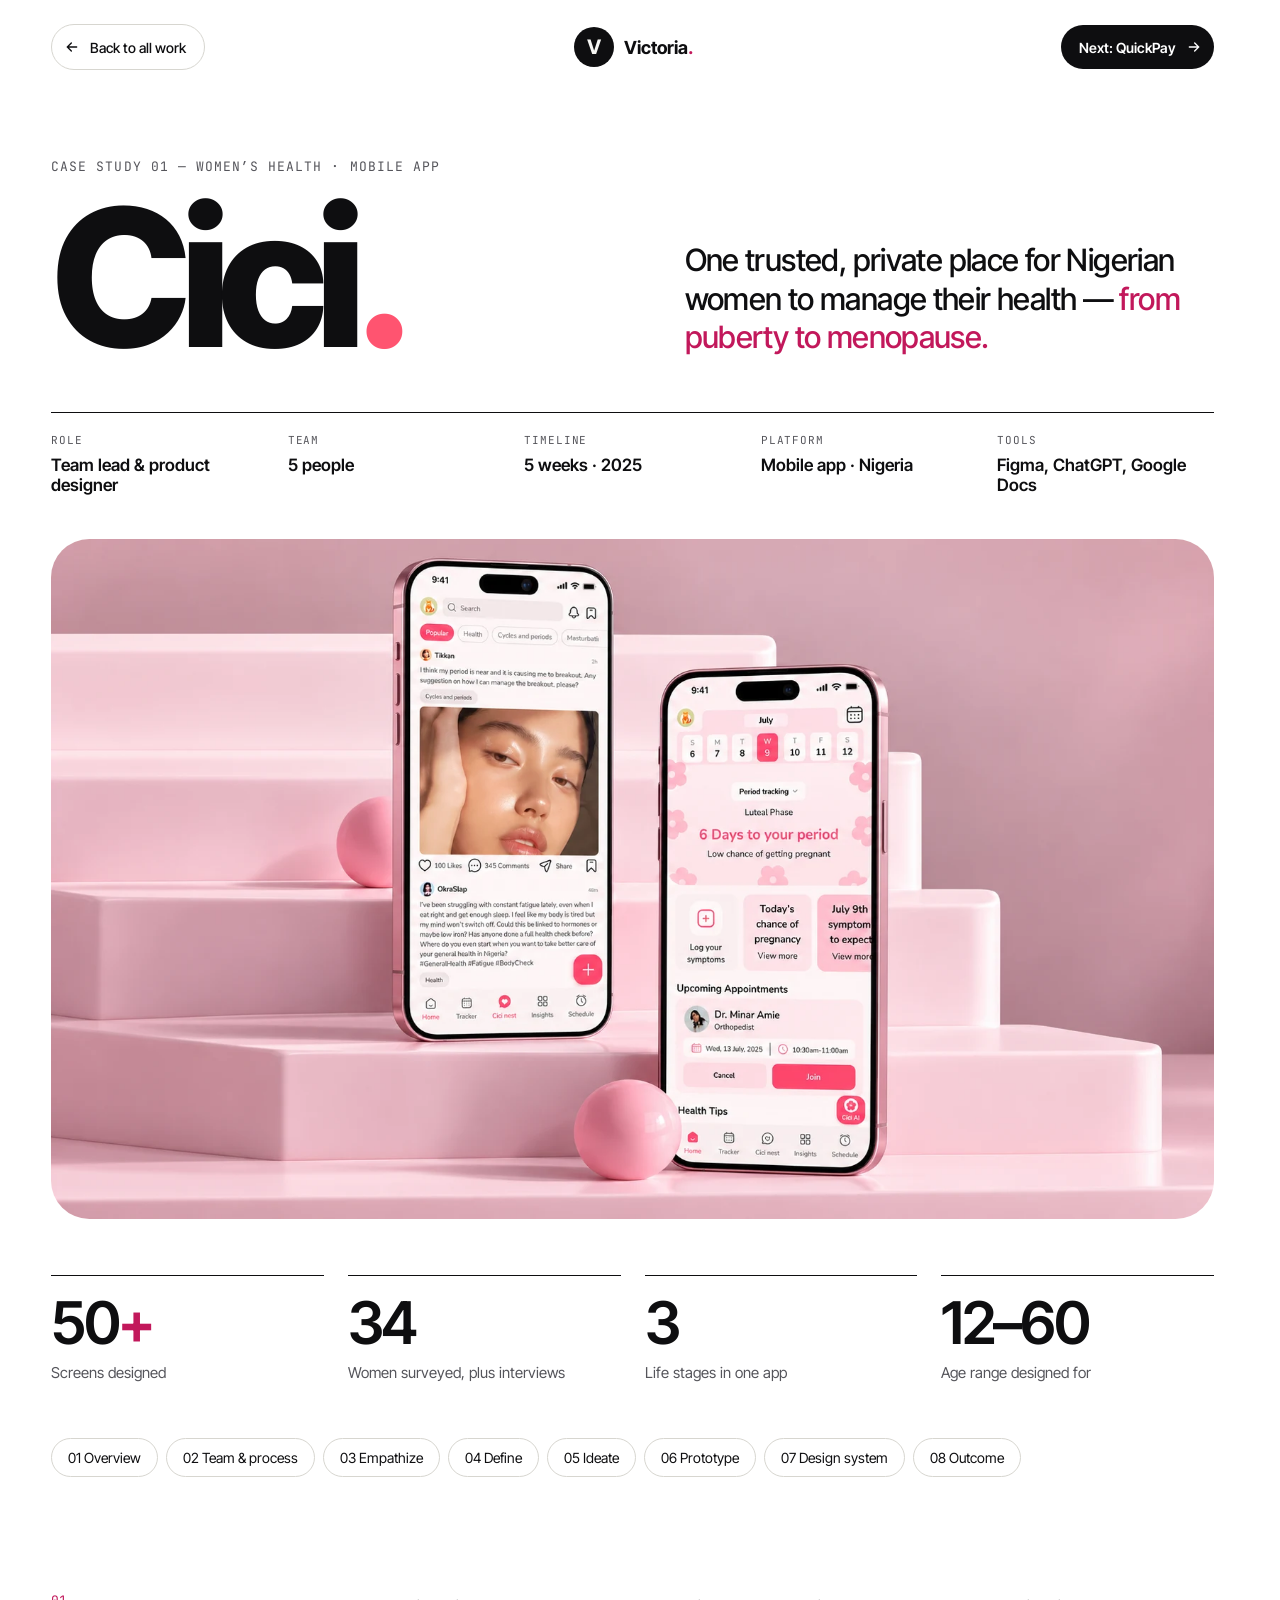
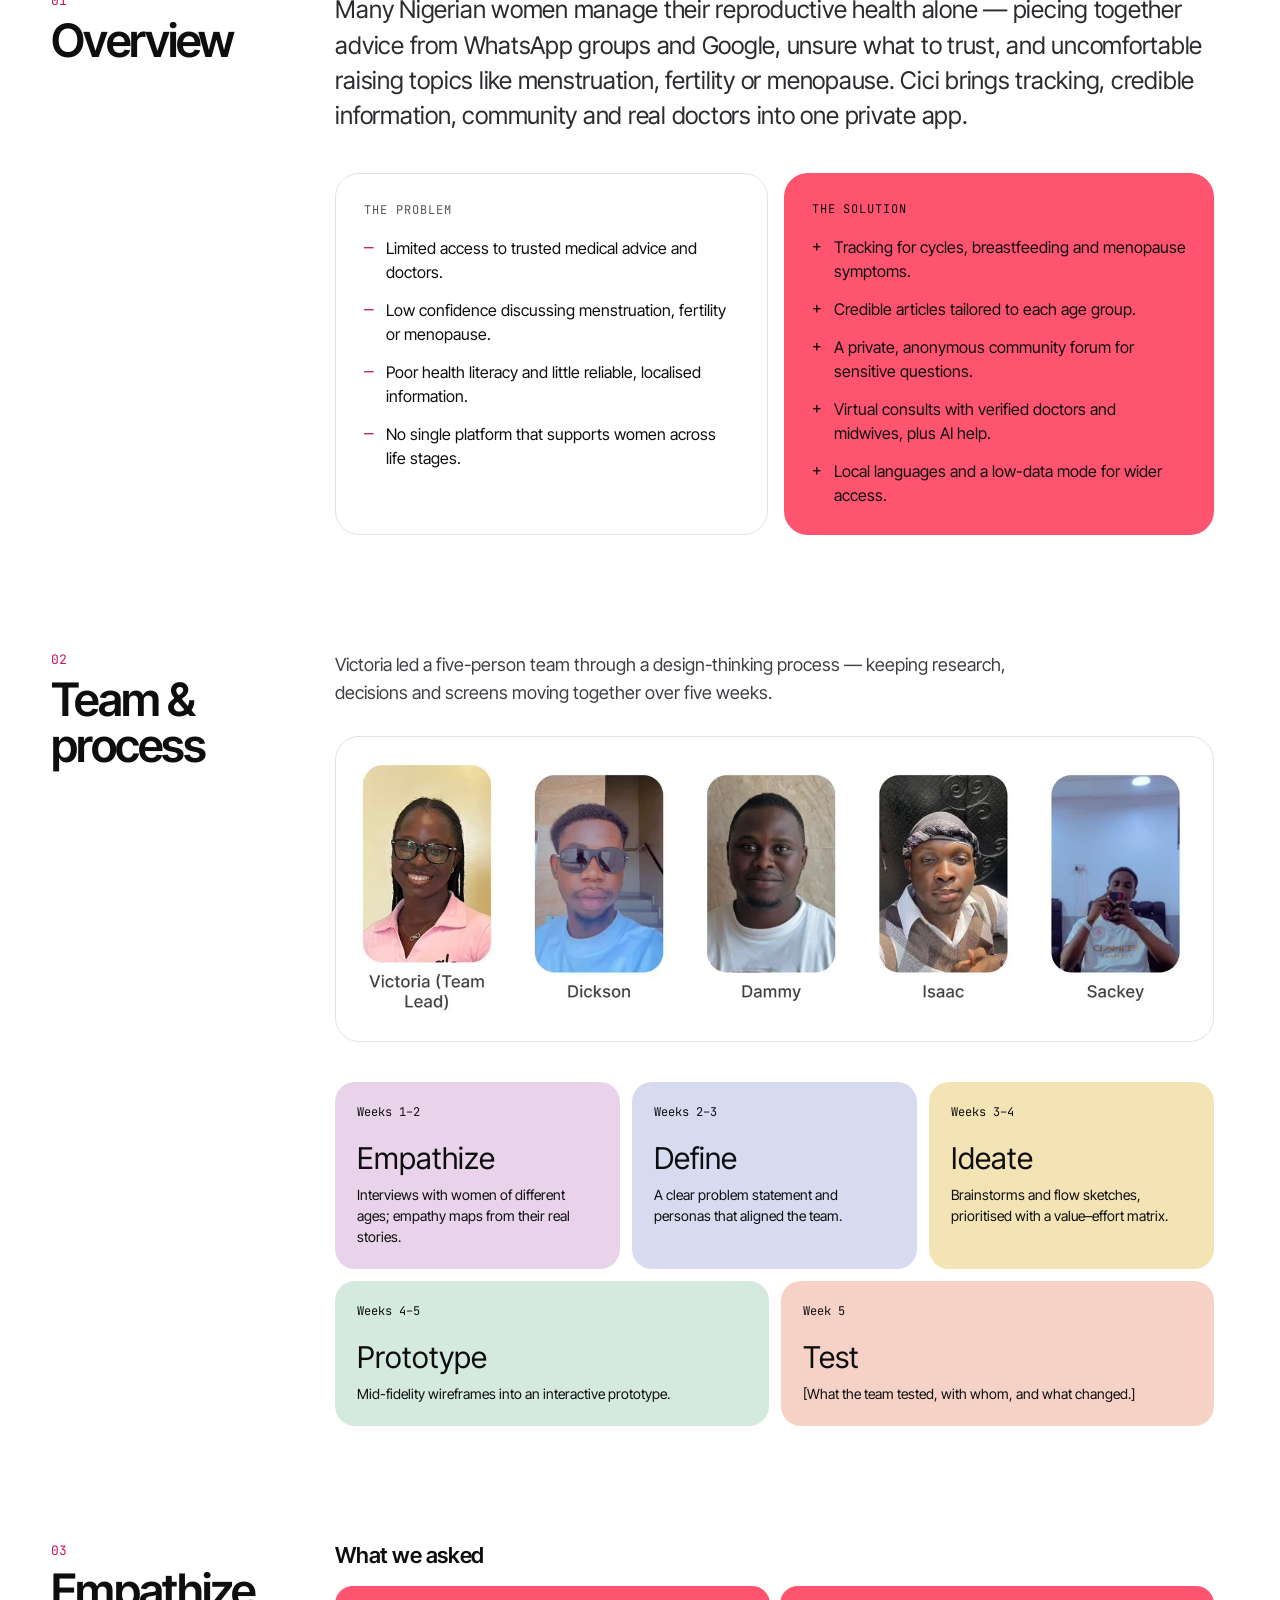
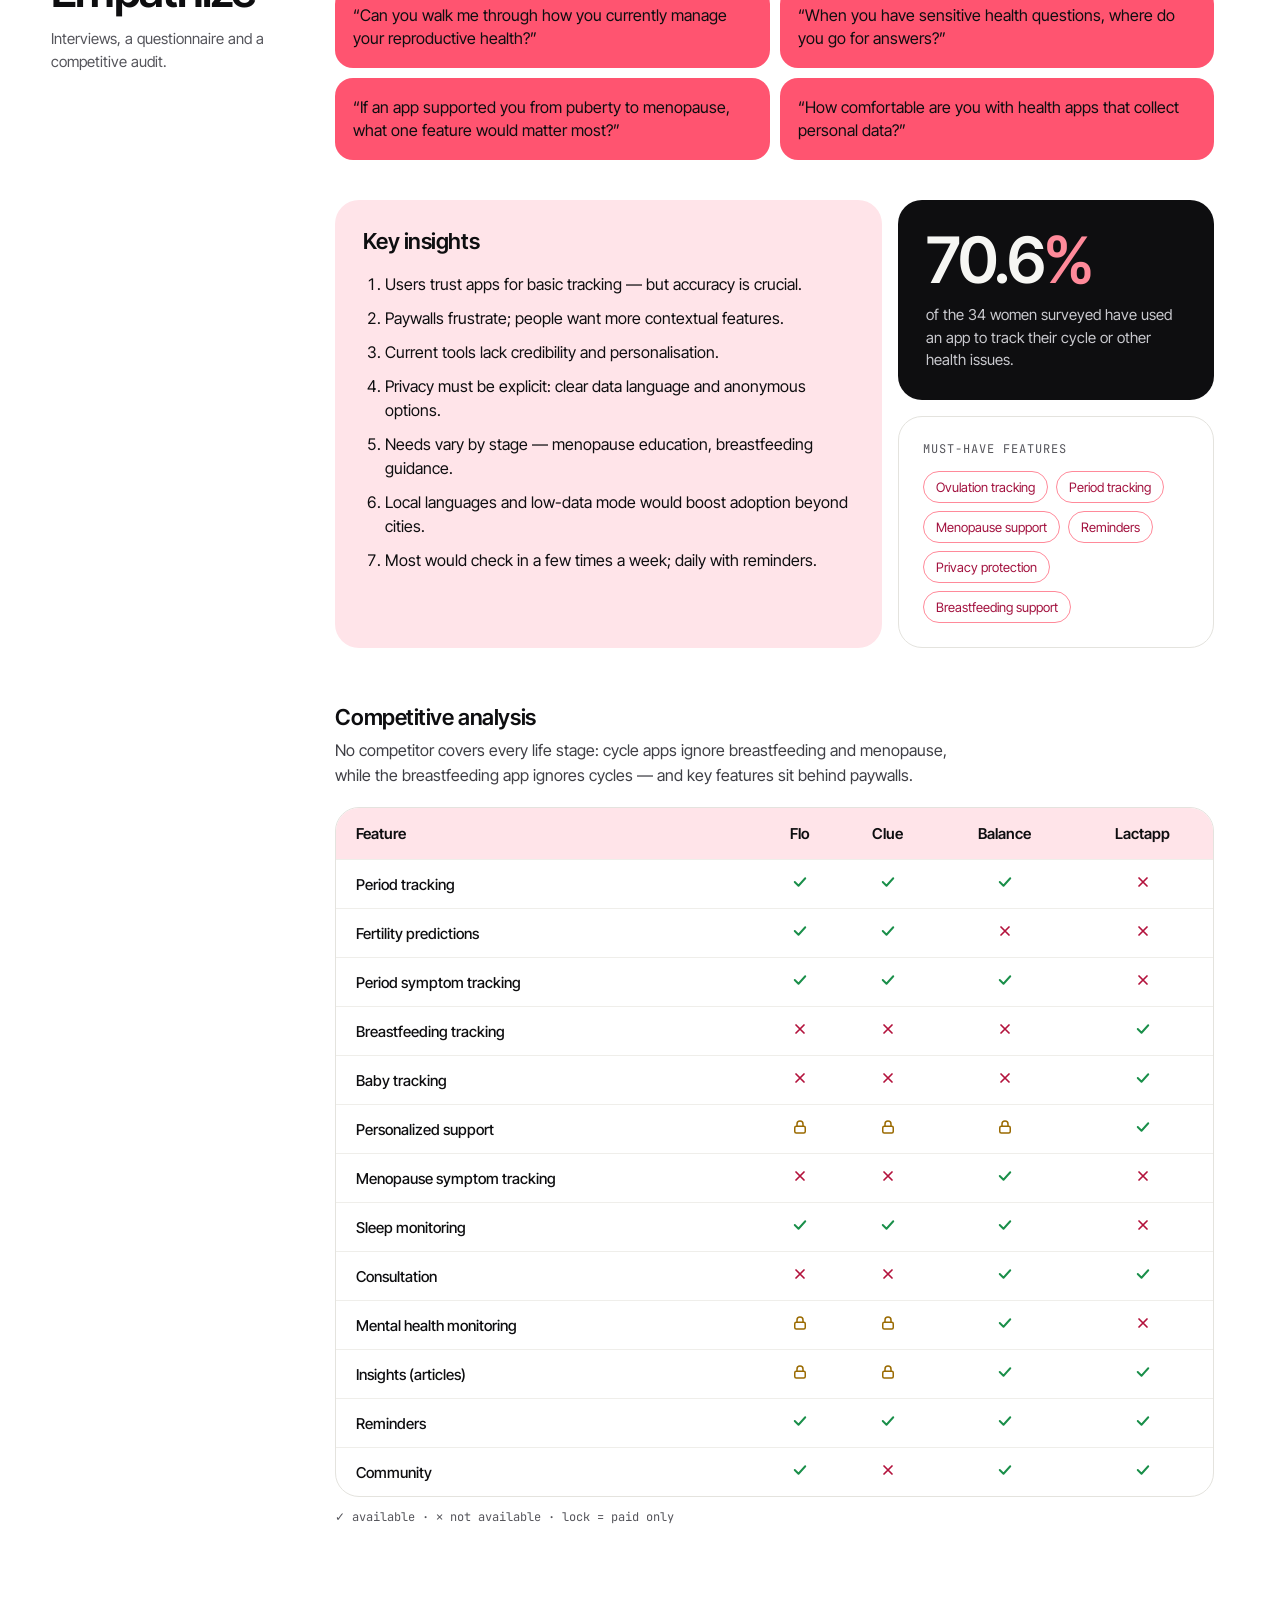
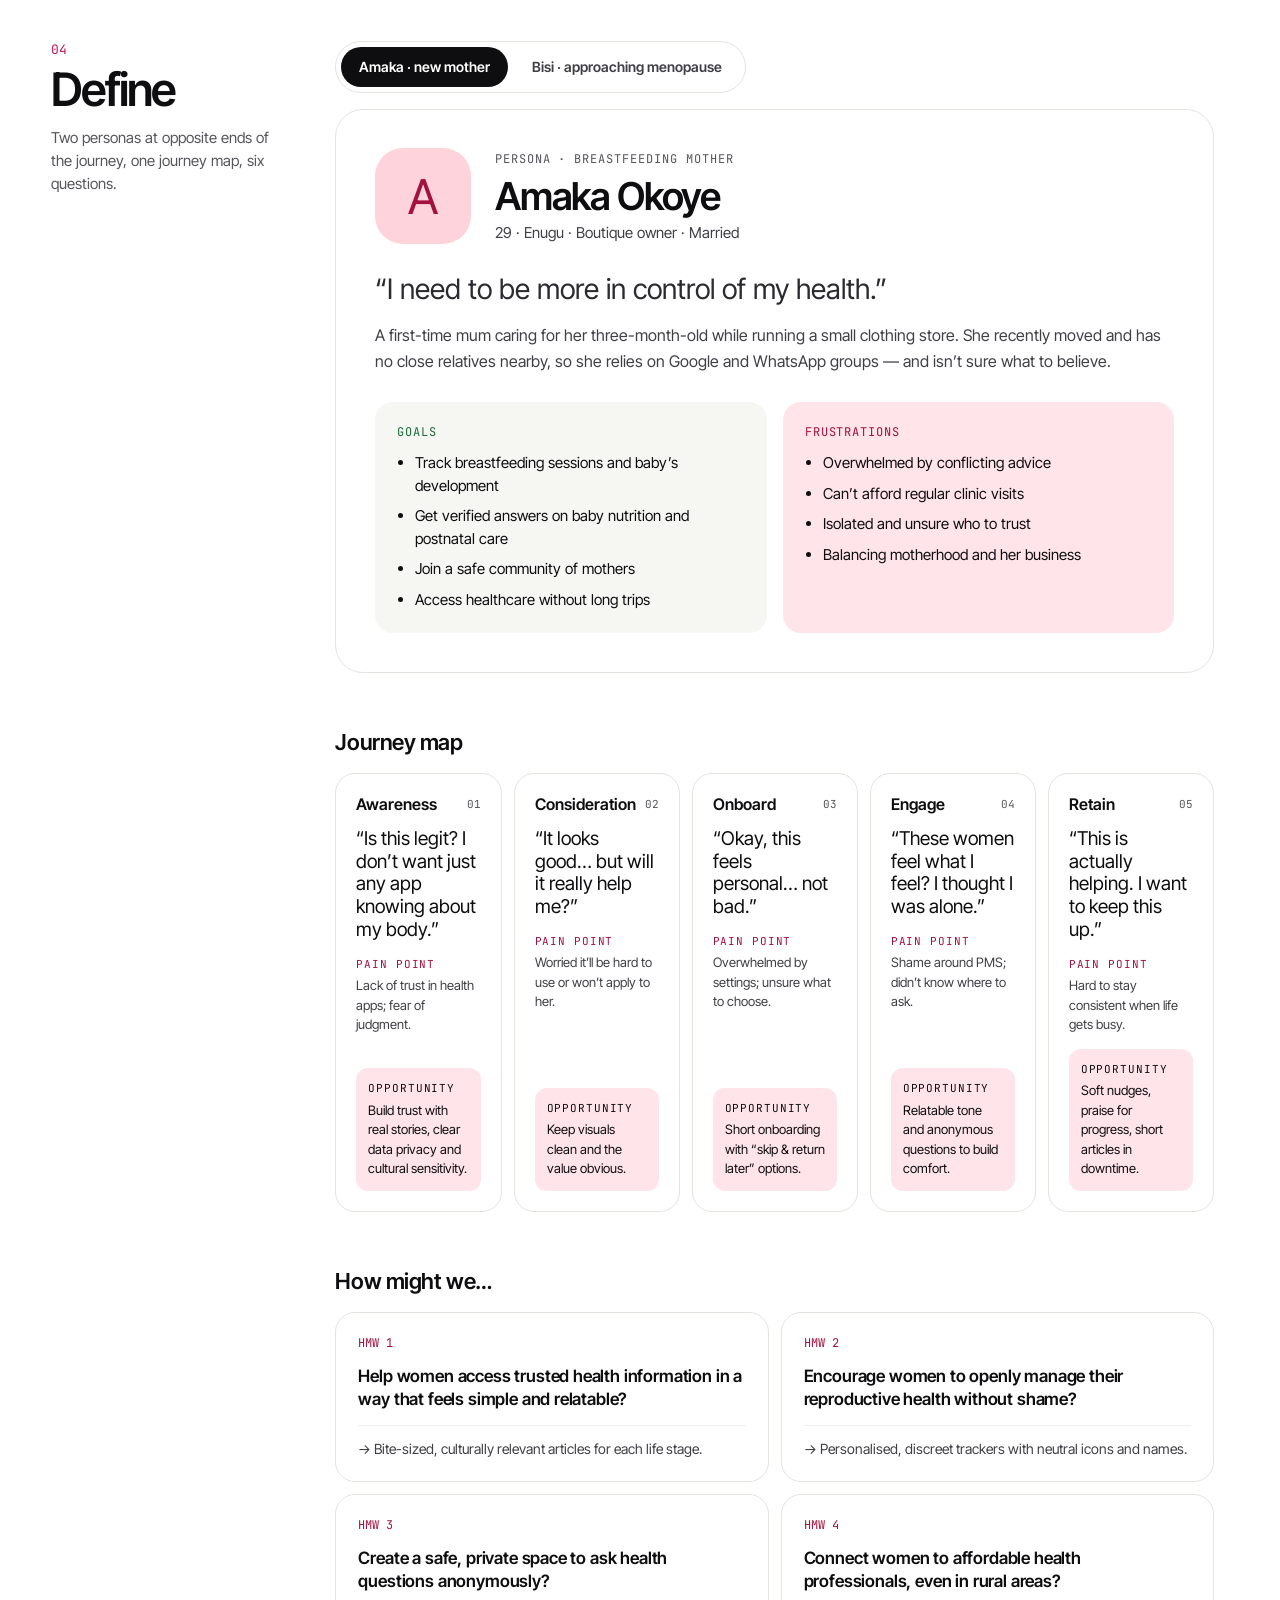
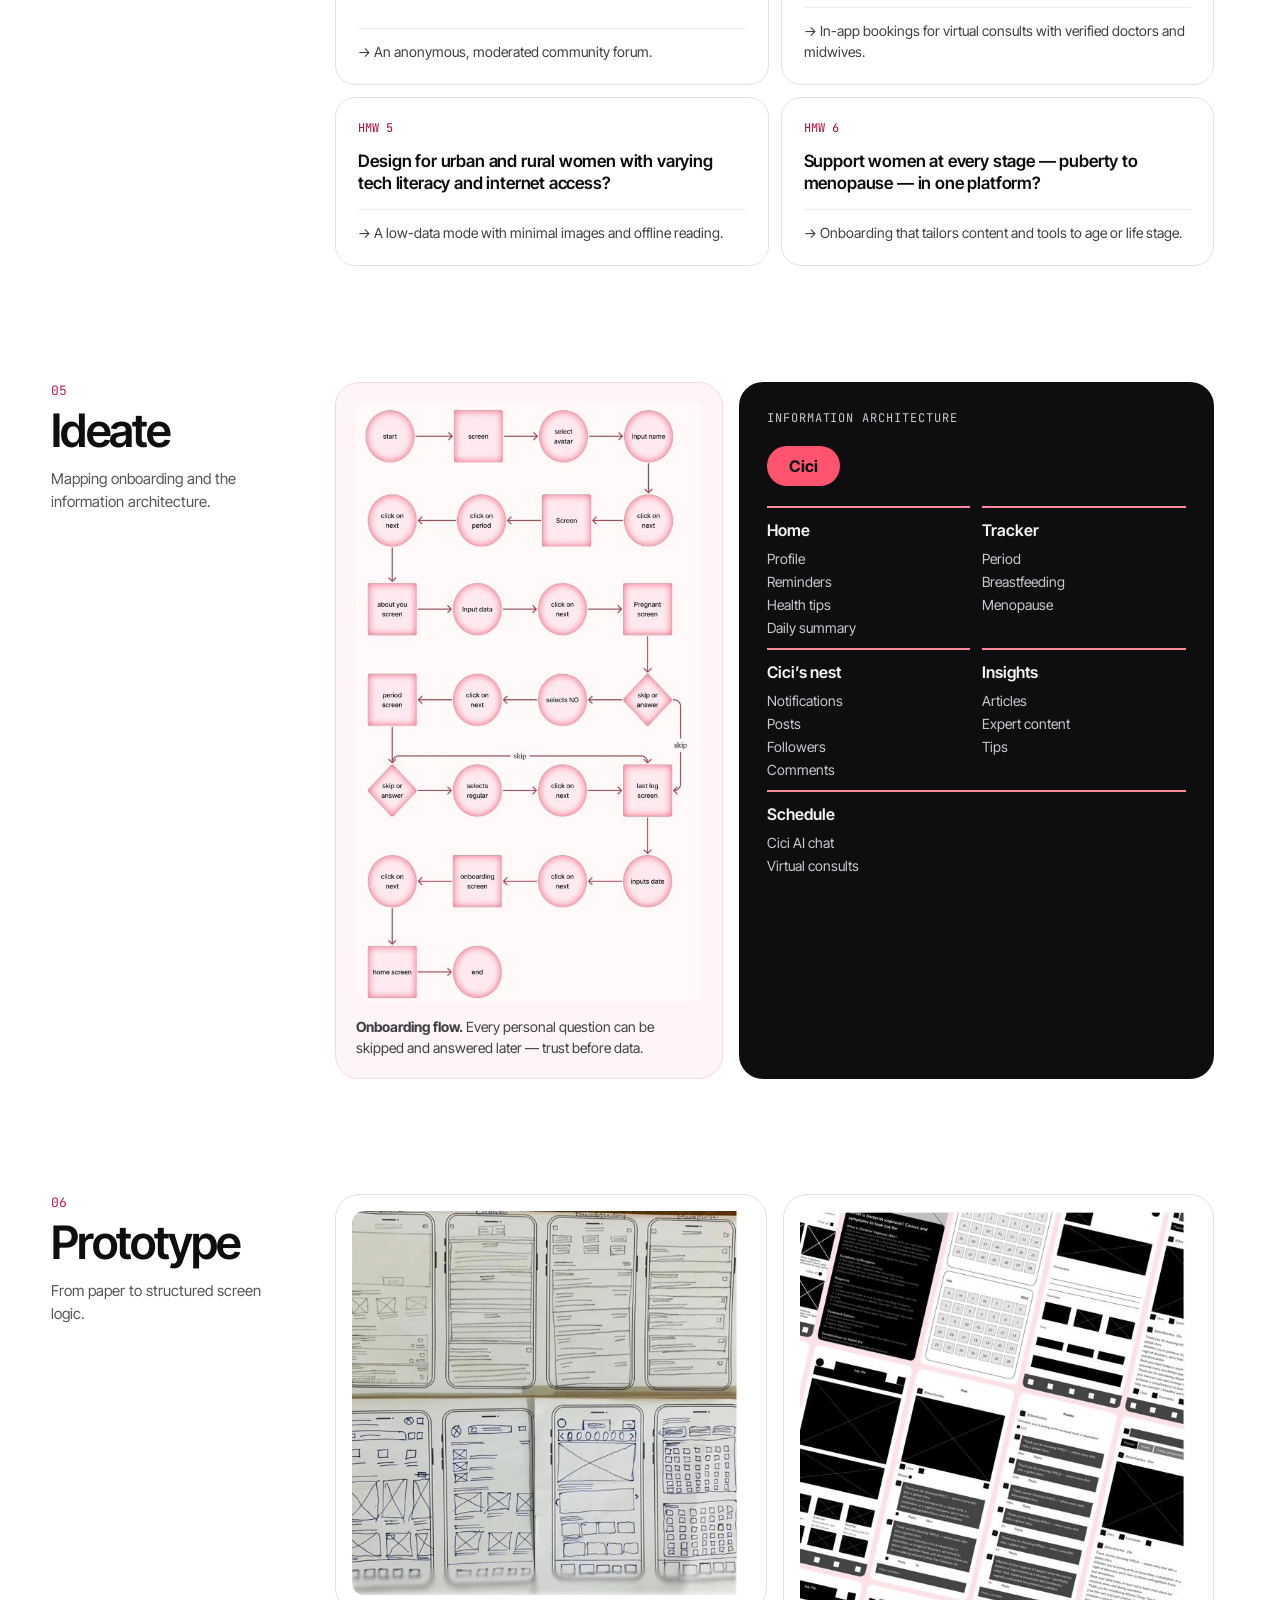
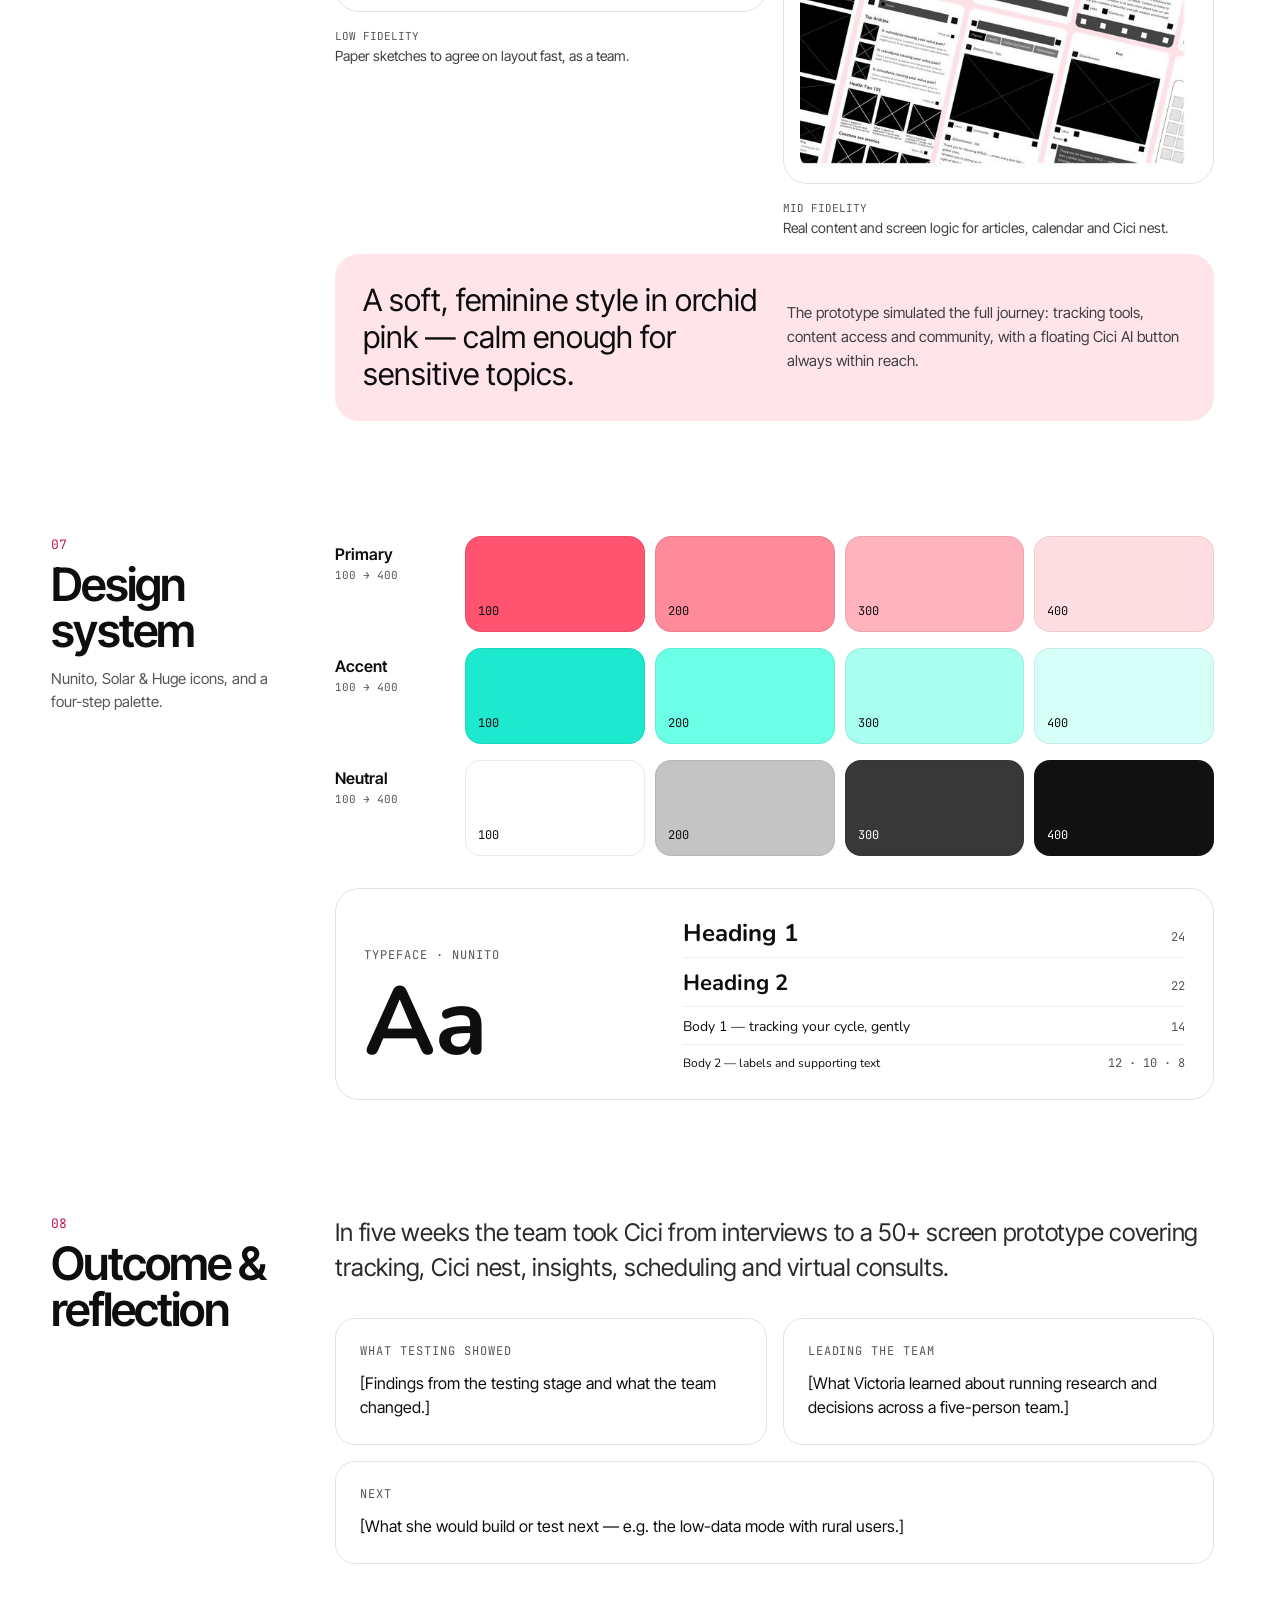
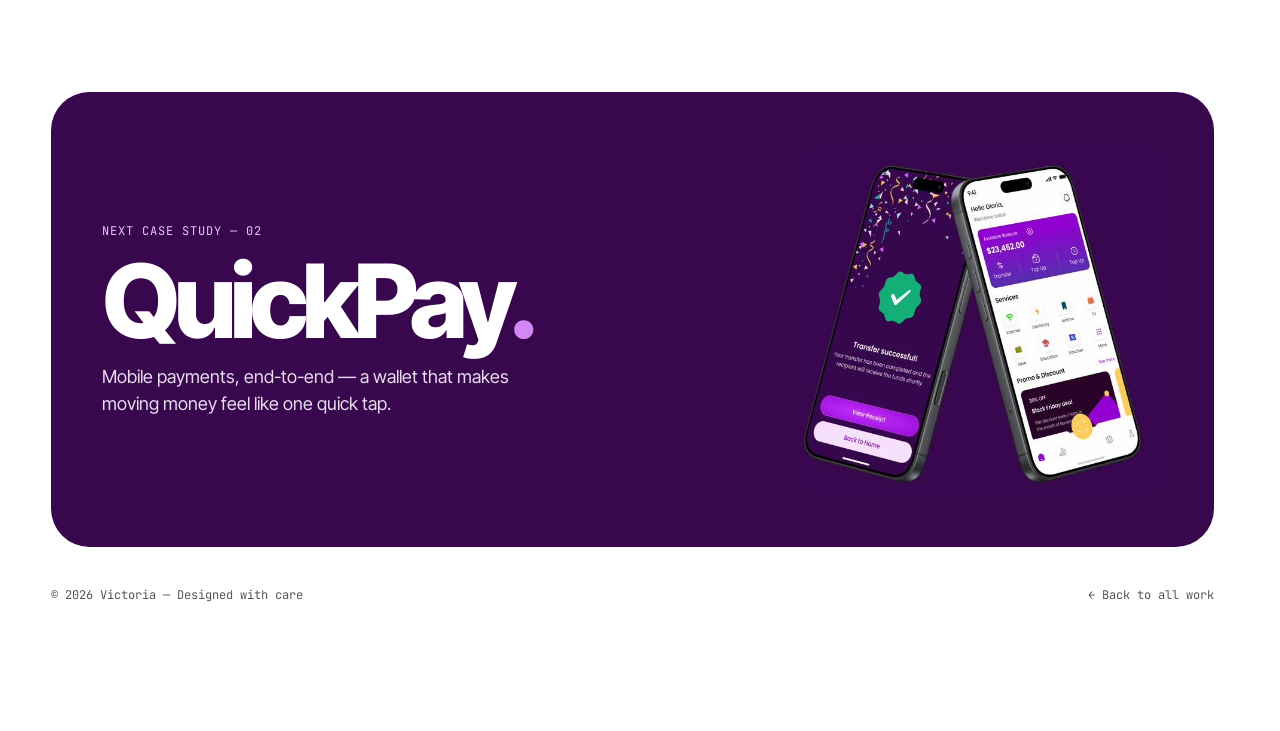
==== commit 8dcecdae: "update site" ====
--- a/cici.html
+++ b/cici.html
@@ -65,7 +65,7 @@
   </dl>
 
   <div style="margin-top:24px;border-radius:clamp(24px,3vw,40px);background:#FFD3DC;overflow:hidden">
-    <img src="assets/cici_showcase.webp" alt="Two pink phones on pastel steps, showing the Cici nest community feed and the period-tracking home screen" style="width:100%;display:block">
+    <img src="cici_showcase.webp" alt="Two pink phones on pastel steps, showing the Cici nest community feed and the period-tracking home screen" style="width:100%;display:block">
   </div>
 </section>
 
@@ -124,7 +124,7 @@
   <div style="flex:999 1 640px;min-width:0">
     <p style="margin:0;font-size:18px;line-height:1.6;color:#3F3F45;max-width:680px">Victoria led a five-person team through a design-thinking process — keeping research, decisions and screens moving together over five weeks.</p>
     <div style="margin-top:28px;background:#FFFFFF;border:1px solid #E4E3DE;border-radius:24px;padding:20px">
-      <img src="assets/cici_team.webp" alt="The Cici team: Victoria (team lead), Dickson, Dammy, Isaac and Sackey" style="width:100%;display:block;border-radius:12px">
+      <img src="cici_team.webp" alt="The Cici team: Victoria (team lead), Dickson, Dammy, Isaac and Sackey" style="width:100%;display:block;border-radius:12px">
     </div>
     <ol style="margin:40px 0 0;padding:0;list-style:none;display:flex;flex-wrap:wrap;gap:12px">
       <li class="lift" style="flex:1 1 170px;border-radius:20px;padding:22px;background:#E9D3EA"><div class="mono" style="font-size:12px">Weeks 1–2</div><div class="it" style="font-size:30px;margin-top:20px">Empathize</div><p style="margin:8px 0 0;font-size:14px;line-height:1.5">Interviews with women of different ages; empathy maps from their real stories.</p></li>
@@ -732,7 +732,7 @@
   <div style="flex:1 1 220px;max-width:300px"><div class="mono" style="font-size:13px;color:#C2185B">05</div><h2 style="margin:8px 0 0;font-size:clamp(36px,3.6vw,52px);letter-spacing:-0.04em;line-height:1;font-weight:600">Ideate</h2><p style="margin:14px 0 0;font-size:15px;line-height:1.55;color:#55555B">Mapping onboarding and the information architecture.</p></div>
   <div style="flex:999 1 640px;min-width:0;display:flex;flex-wrap:wrap;gap:16px">
     <figure style="flex:1 1 300px;margin:0;background:#FFF5F7;border:1px solid #F5D9DF;border-radius:24px;padding:20px">
-      <img src="assets/cici_flow.webp" alt="User flow from first launch through avatar, name, life-stage and last-period questions to the home screen, with skip paths" style="width:100%;display:block;border-radius:12px">
+      <img src="cici_flow.webp" alt="User flow from first launch through avatar, name, life-stage and last-period questions to the home screen, with skip paths" style="width:100%;display:block;border-radius:12px">
       <figcaption style="margin-top:14px;font-size:14px;line-height:1.5;color:#3F3F45"><strong>Onboarding flow.</strong> Every personal question can be skipped and answered later — trust before data.</figcaption>
     </figure>
     <div style="flex:1.3 1 360px;min-width:0;background:#0E0E10;color:#F6F6F3;border-radius:24px;padding:28px">
@@ -785,11 +785,11 @@
   <div style="flex:1 1 220px;max-width:300px"><div class="mono" style="font-size:13px;color:#C2185B">06</div><h2 style="margin:8px 0 0;font-size:clamp(36px,3.6vw,52px);letter-spacing:-0.04em;line-height:1;font-weight:600">Prototype</h2><p style="margin:14px 0 0;font-size:15px;line-height:1.55;color:#55555B">From paper to structured screen logic.</p></div>
   <div style="flex:999 1 640px;min-width:0;display:flex;flex-wrap:wrap;gap:16px">
     <figure style="flex:1 1 300px;margin:0">
-      <div style="background:#FFFFFF;border:1px solid #E4E3DE;border-radius:24px;padding:16px"><img src="assets/cici_lofi.webp" alt="Hand-drawn low-fidelity wireframes of calendar, breastfeeding and menopause screens" style="width:100%;display:block;border-radius:12px"></div>
+      <div style="background:#FFFFFF;border:1px solid #E4E3DE;border-radius:24px;padding:16px"><img src="cici_lofi.webp" alt="Hand-drawn low-fidelity wireframes of calendar, breastfeeding and menopause screens" style="width:100%;display:block;border-radius:12px"></div>
       <figcaption style="margin-top:12px;font-size:14px;line-height:1.5;color:#3F3F45"><span class="mono" style="font-size:11px;color:#55555B">LOW FIDELITY</span><br>Paper sketches to agree on layout fast, as a team.</figcaption>
     </figure>
     <figure style="flex:1 1 300px;margin:0">
-      <div style="background:#FFFFFF;border:1px solid #E4E3DE;border-radius:24px;padding:16px"><img src="assets/cici_midfi.webp" alt="Mid-fidelity wireframes of articles, calendar, community posts and replies" style="width:100%;display:block;border-radius:12px"></div>
+      <div style="background:#FFFFFF;border:1px solid #E4E3DE;border-radius:24px;padding:16px"><img src="cici_midfi.webp" alt="Mid-fidelity wireframes of articles, calendar, community posts and replies" style="width:100%;display:block;border-radius:12px"></div>
       <figcaption style="margin-top:12px;font-size:14px;line-height:1.5;color:#3F3F45"><span class="mono" style="font-size:11px;color:#55555B">MID FIDELITY</span><br>Real content and screen logic for articles, calendar and Cici nest.</figcaption>
     </figure>
     <div style="flex:1 1 100%;background:#FFE4E9;border-radius:24px;padding:28px;display:flex;flex-wrap:wrap;gap:24px;align-items:center">
@@ -876,7 +876,7 @@
       <div style="font-size:clamp(56px,8vw,120px);font-weight:800;letter-spacing:-0.06em;line-height:.9;margin-top:16px">QuickPay<span style="color:#D387F4">.</span></div>
       <p style="margin:16px 0 0;font-size:18px;line-height:1.5;color:#E8DCEF;max-width:420px">Mobile payments, end-to-end — a wallet that makes moving money feel like one quick tap.</p>
     </div>
-    <img src="assets/qp_hero.webp" alt="" style="flex:0 1 360px;width:360px;max-width:100%;display:block;border-radius:16px">
+    <img src="qp_hero.webp" alt="" style="flex:0 1 360px;width:360px;max-width:100%;display:block;border-radius:16px">
   </a>
   <div class="mono" style="display:flex;flex-wrap:wrap;justify-content:space-between;gap:12px;margin-top:40px;font-size:12px;color:#55555B">
     <span>© 2026 Victoria — Designed with care</span>
--- a/site.css
+++ b/site.css
@@ -78,3 +78,6 @@
 /* Spotify player slot (filled when someone presses play) */
 .sp-embed{display:none;border-radius:12px;overflow:hidden}
 .sp-embed.on{display:block;min-height:80px}
+
+/* keep the scrollbar's space reserved, so locking scroll (intro, menu, lightbox) never shifts the page */
+html{scrollbar-gutter:stable}
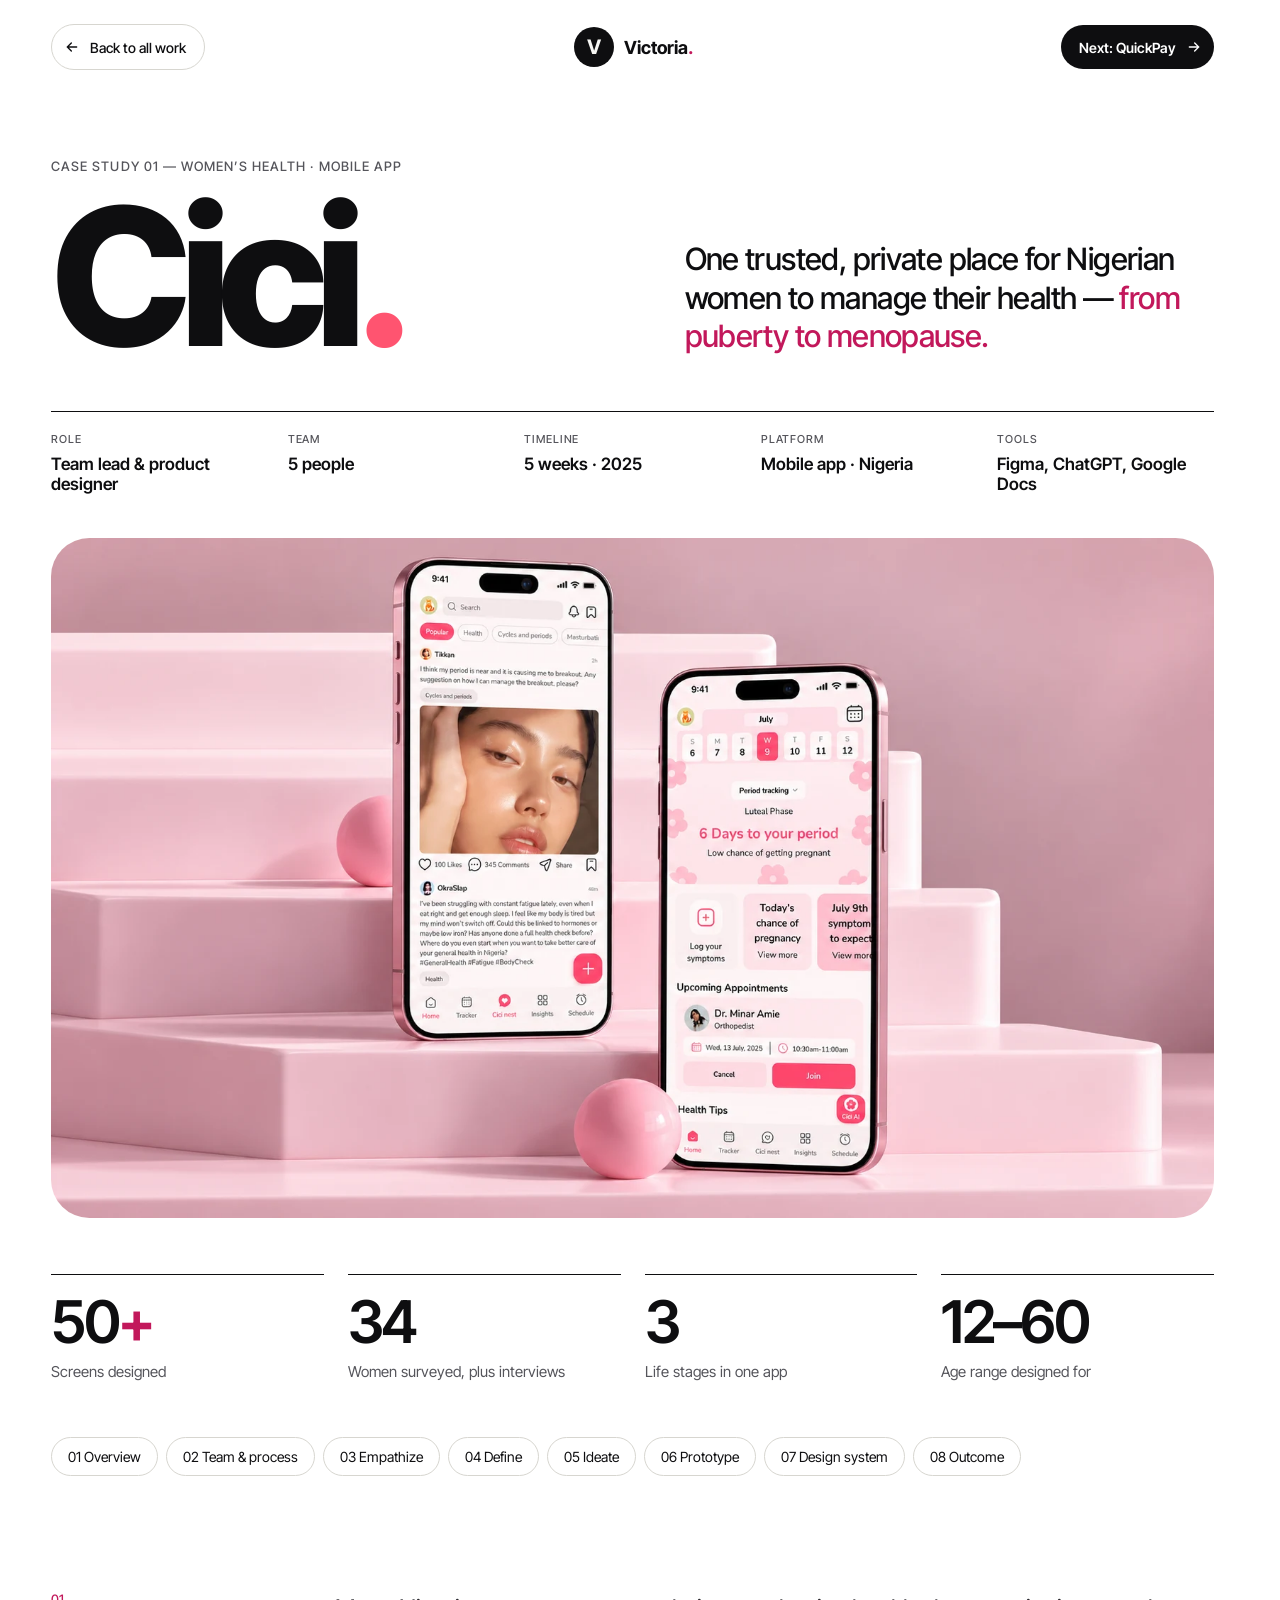
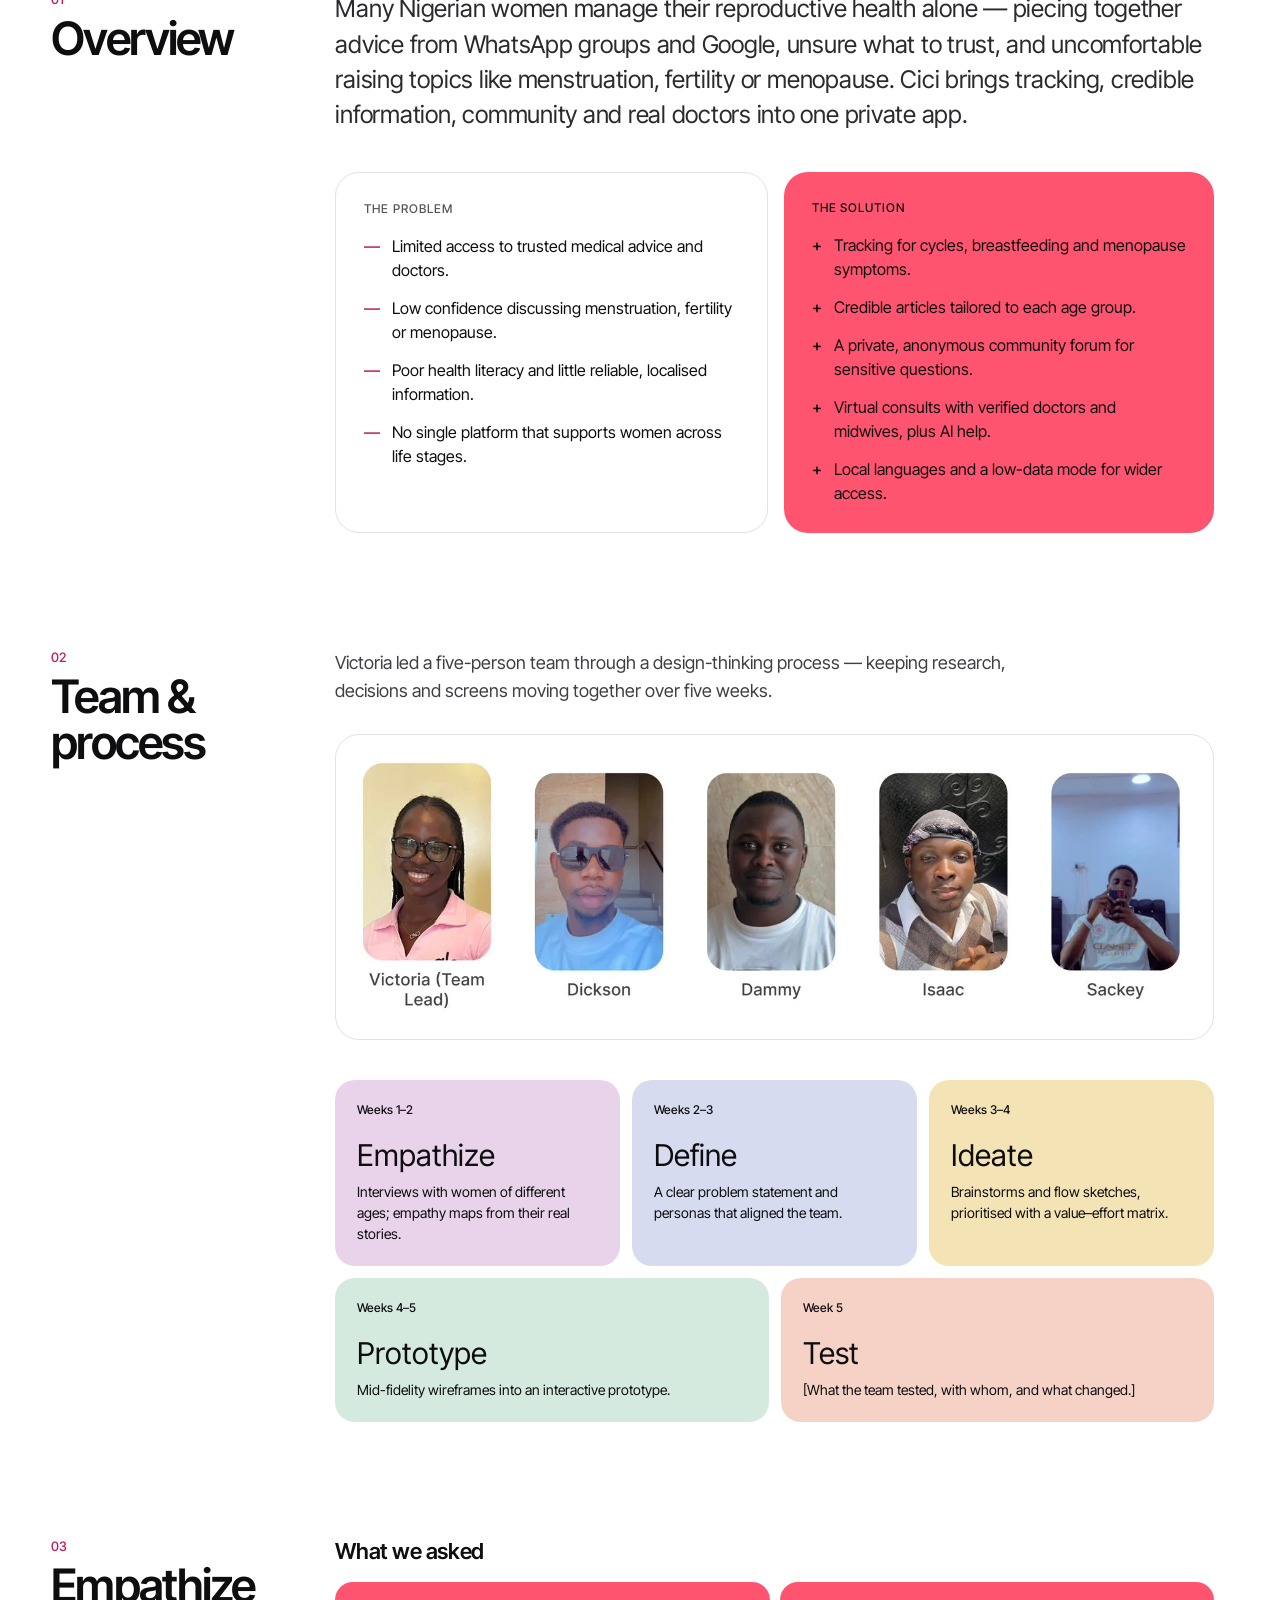
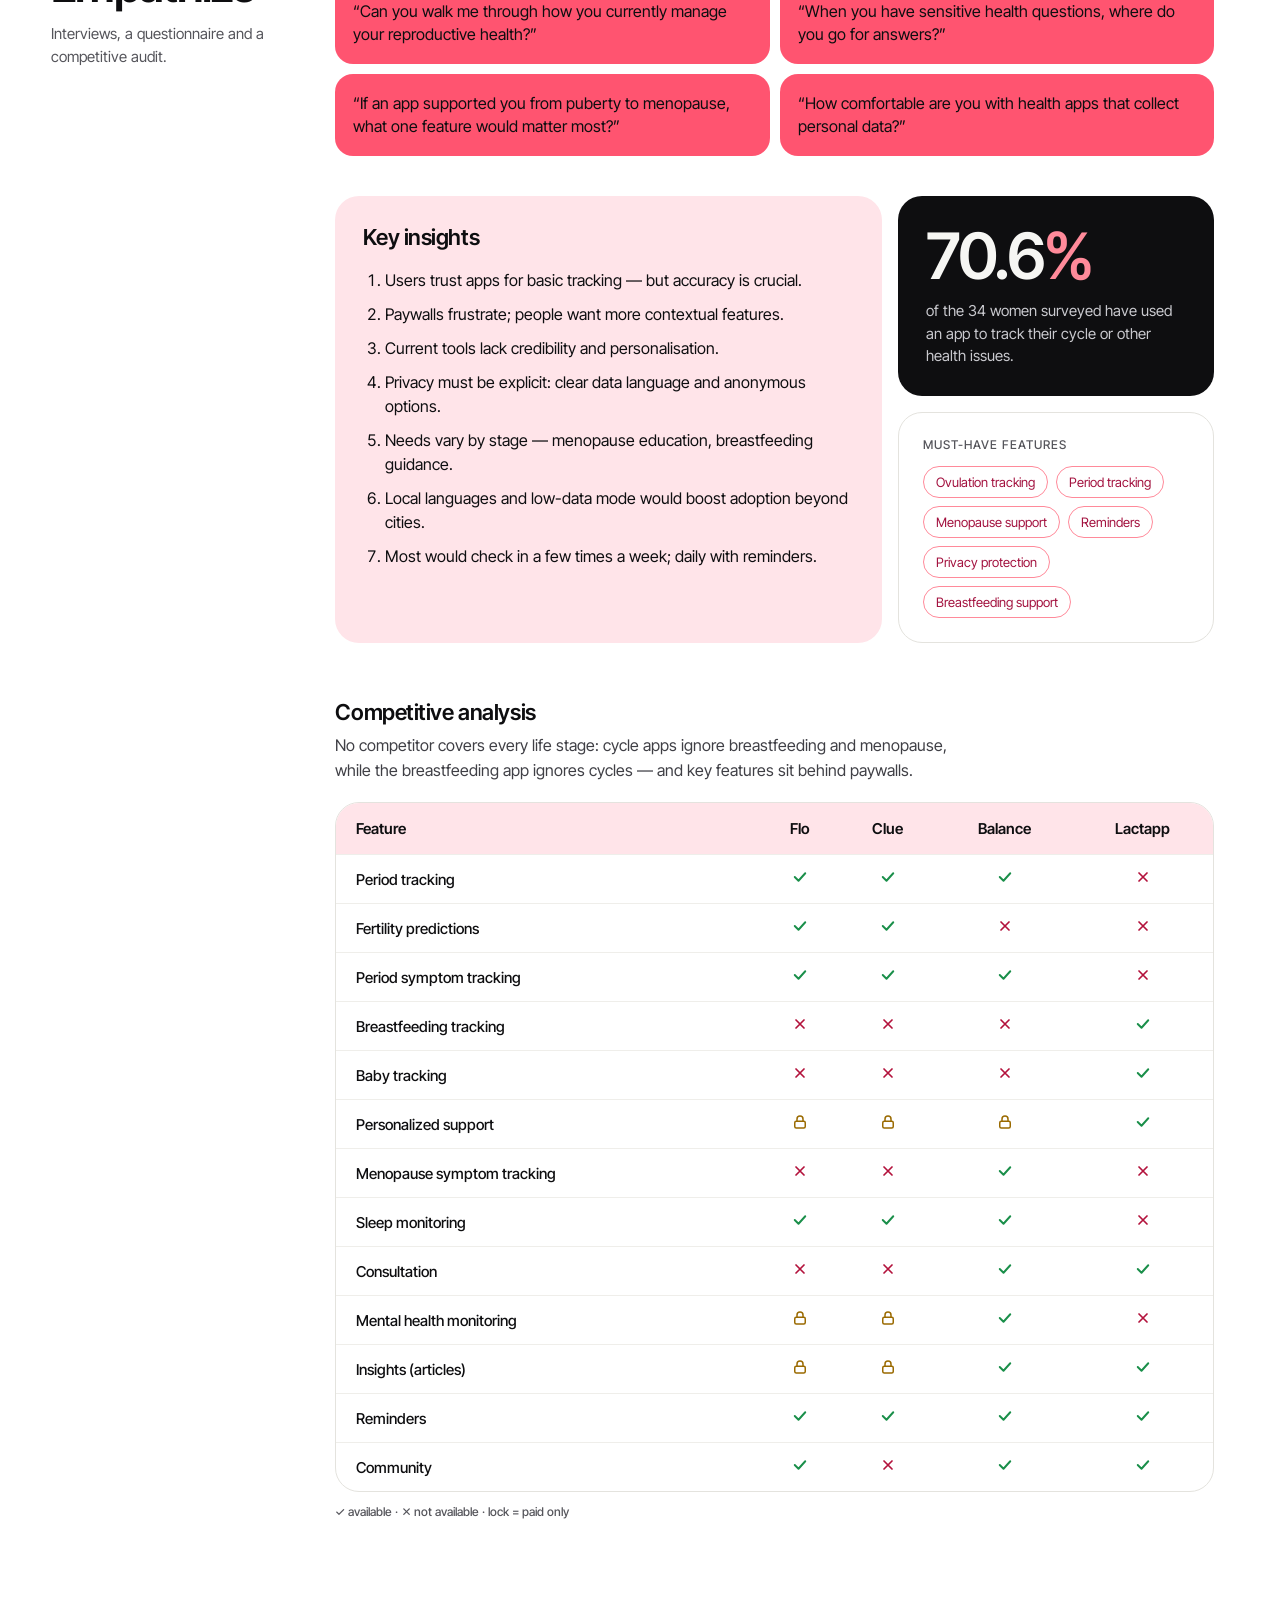
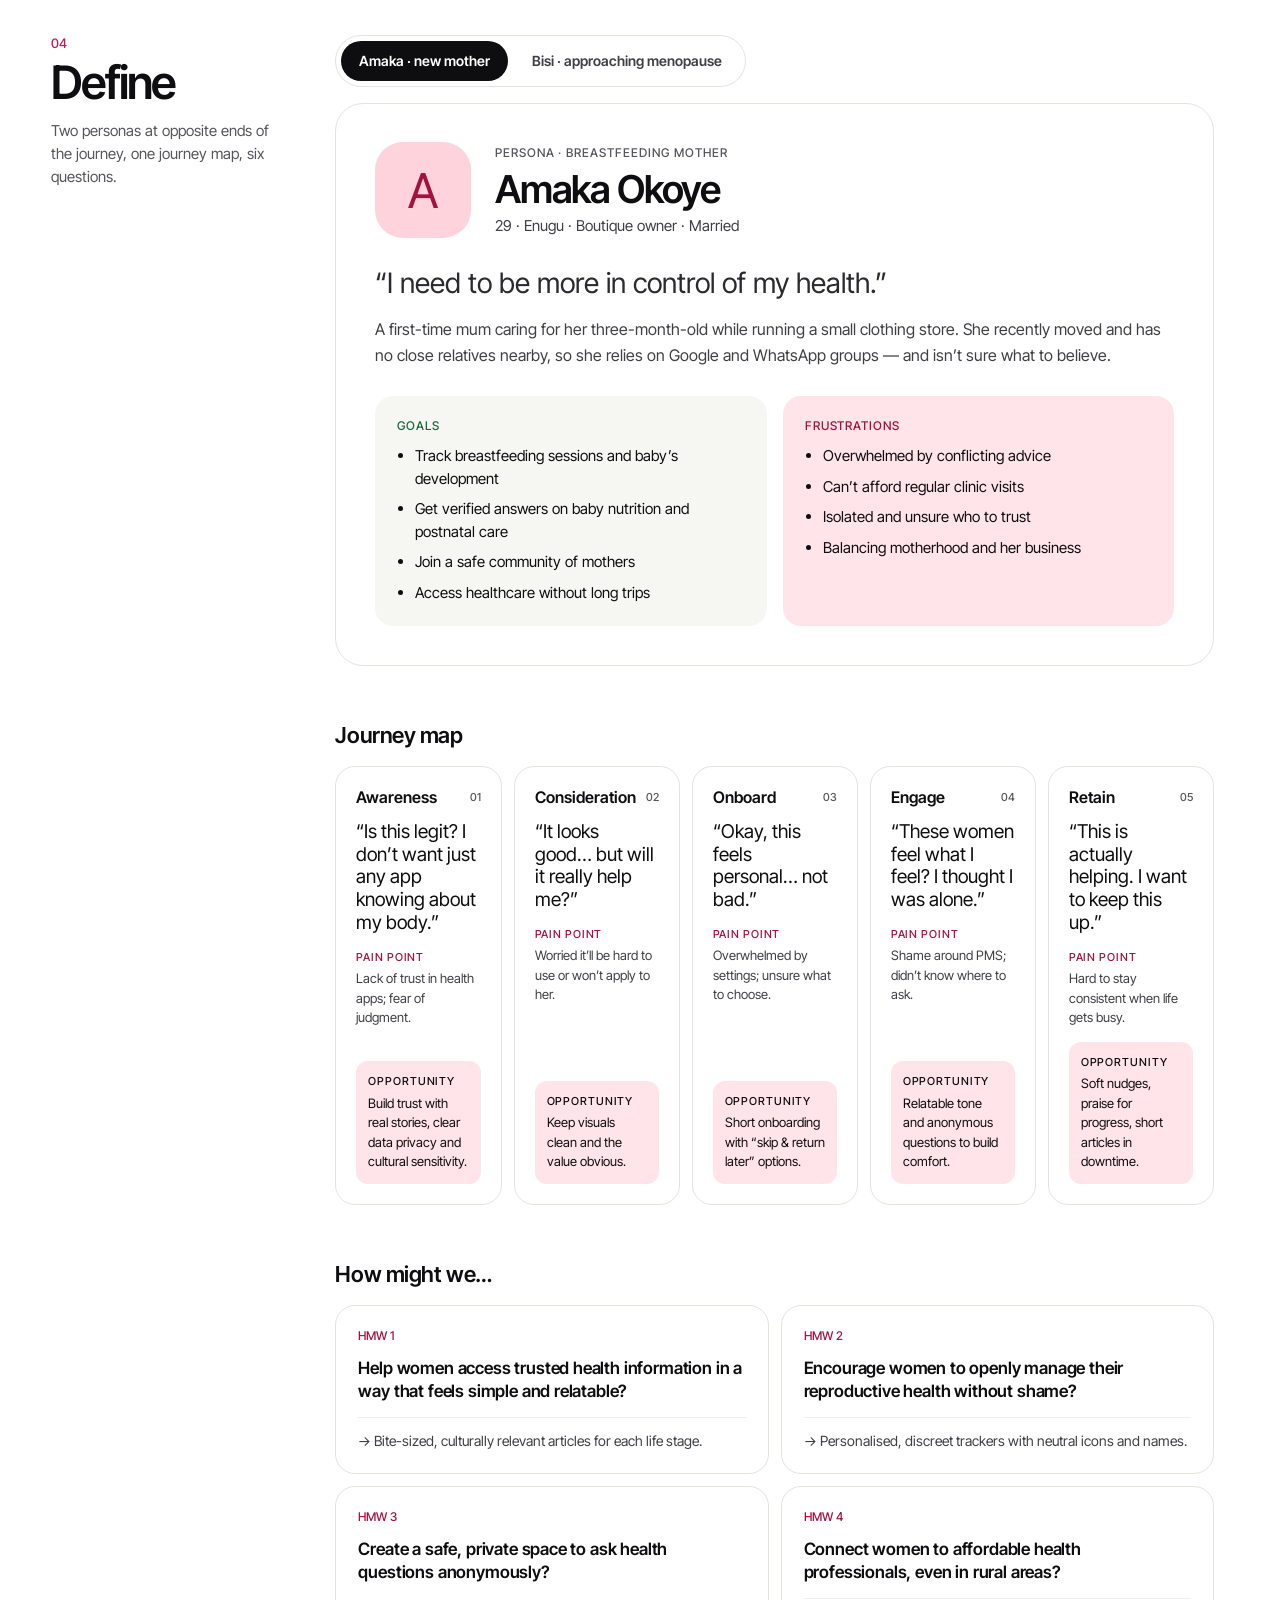
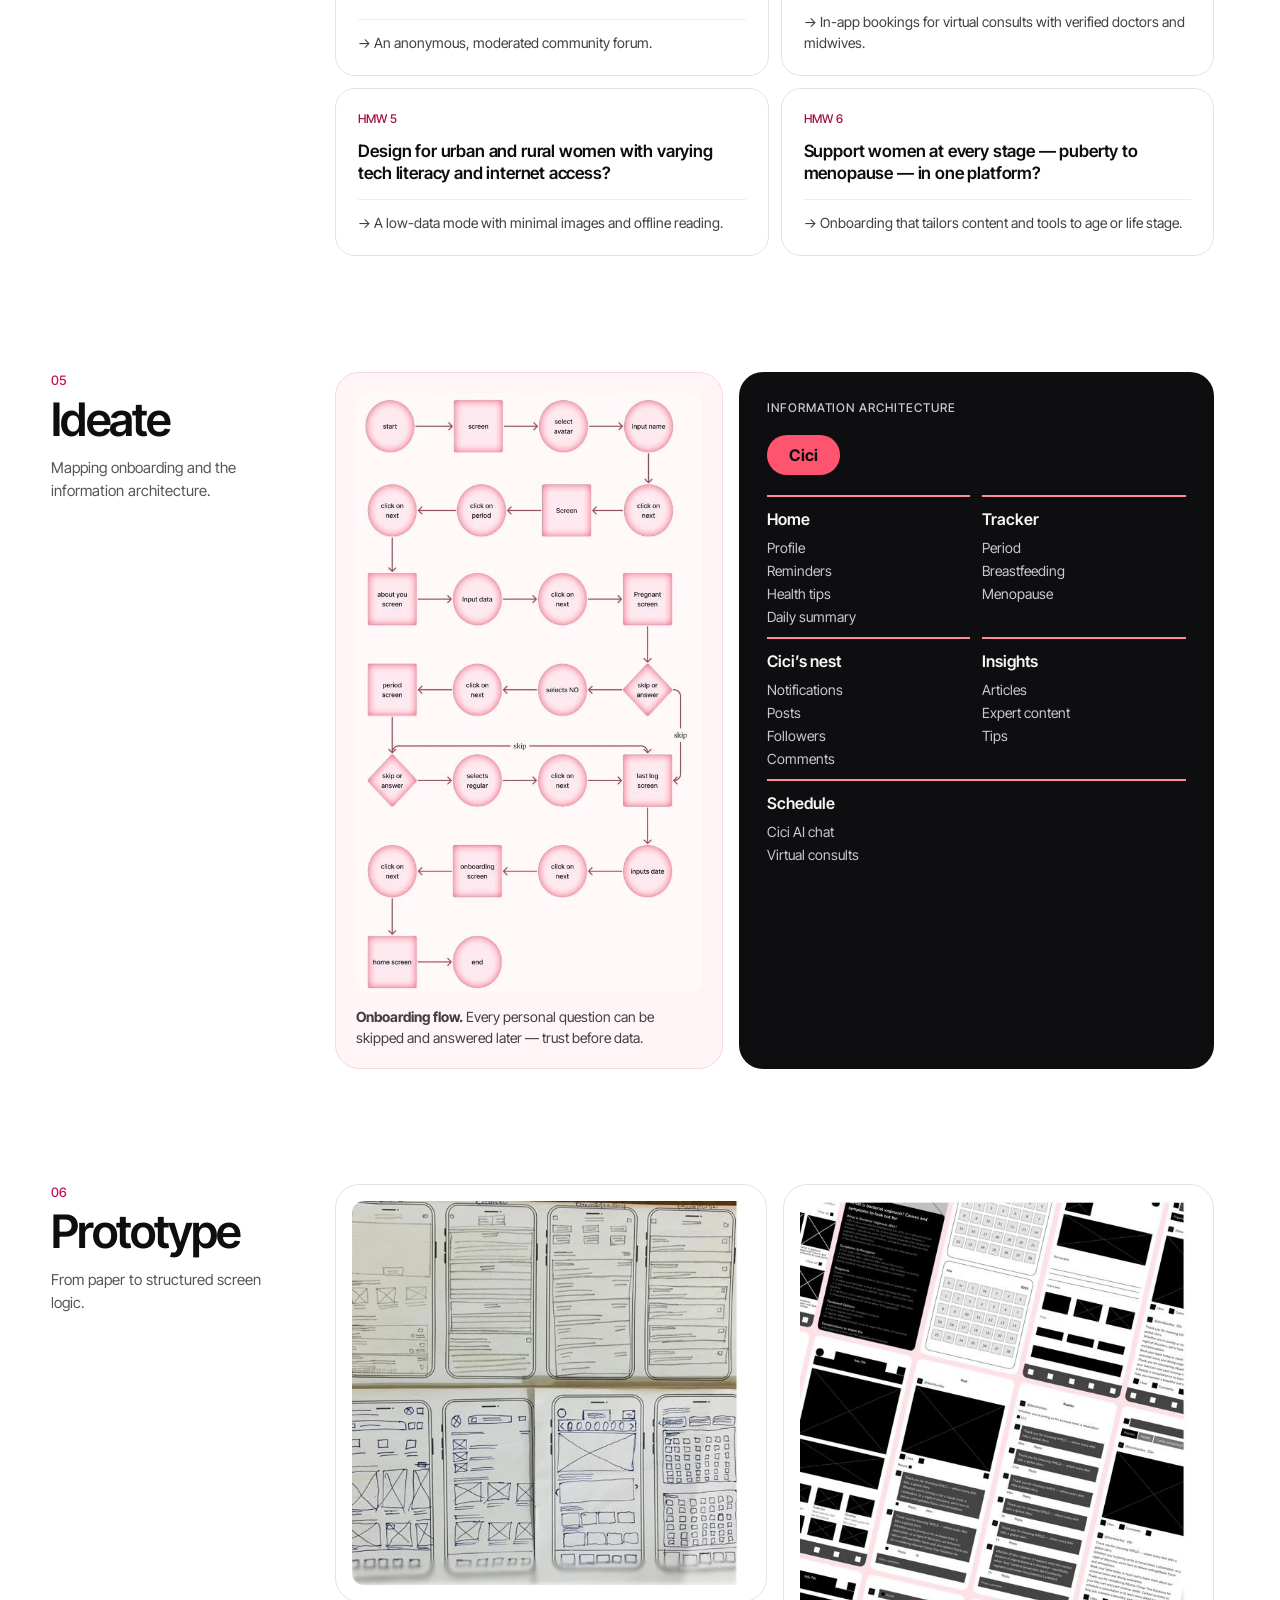
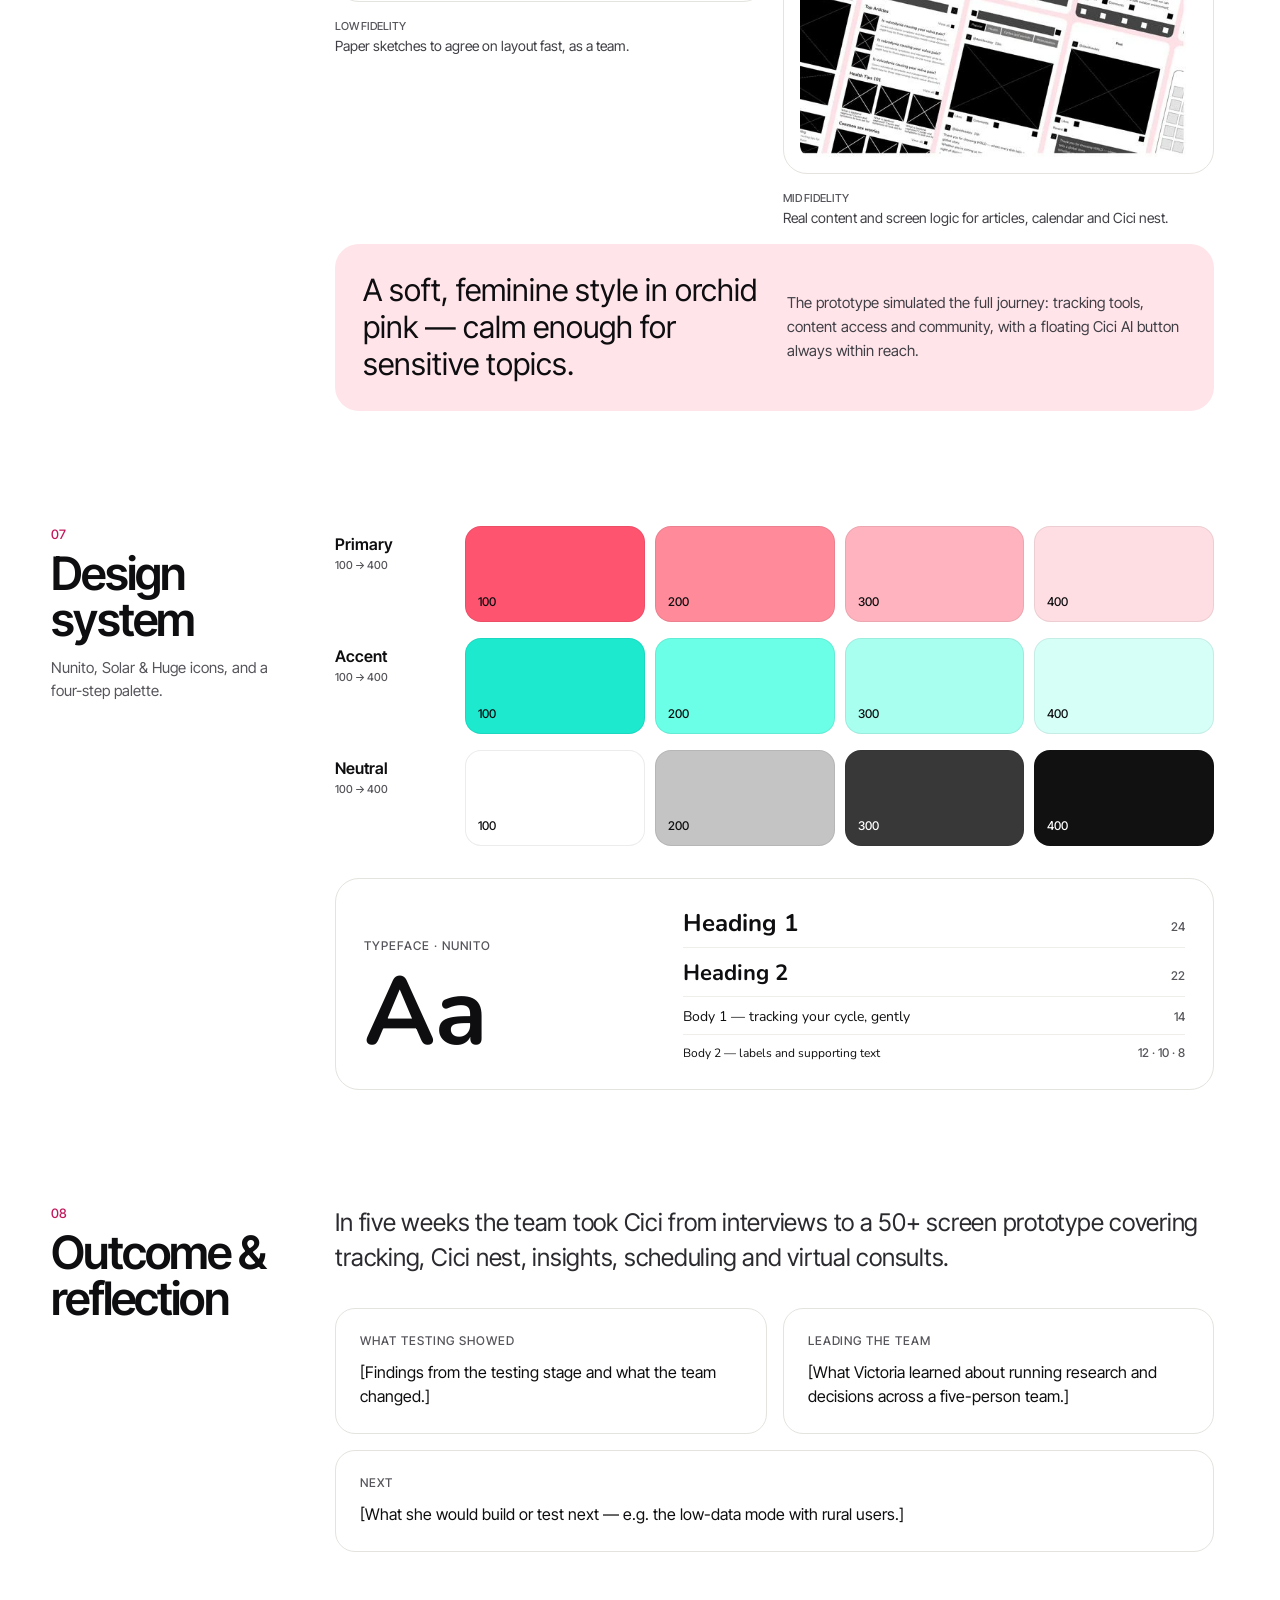
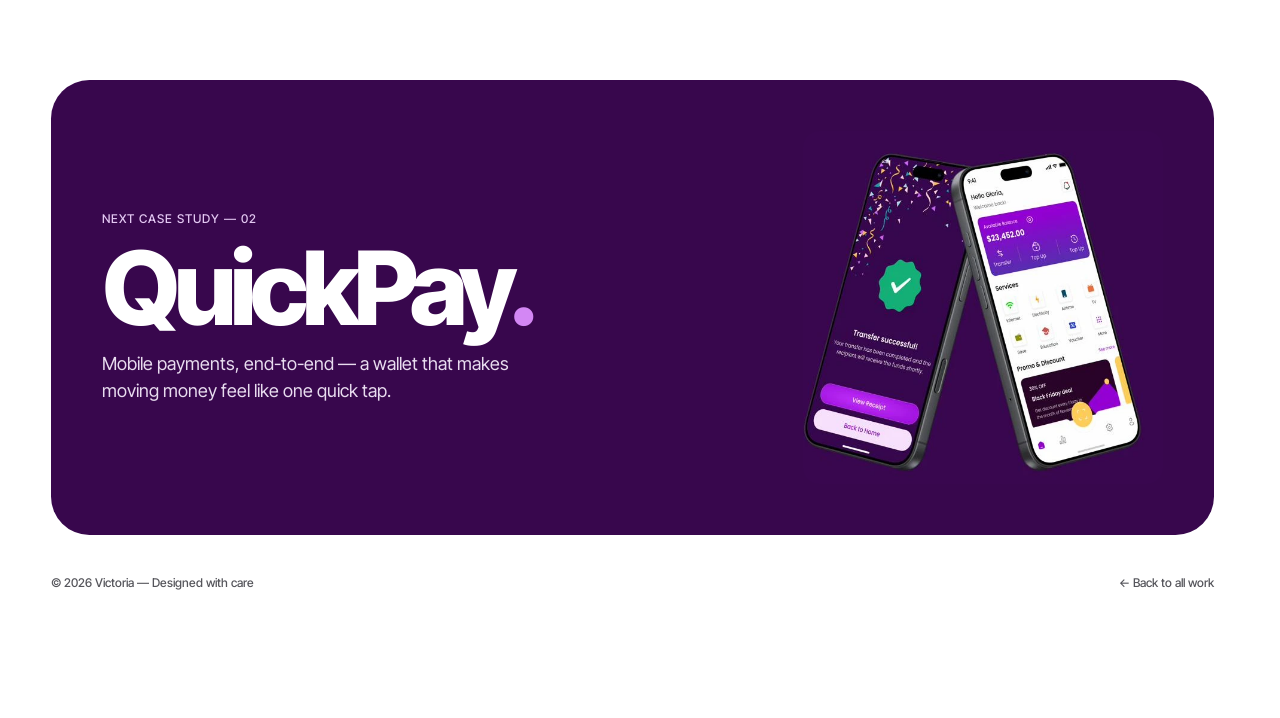
==== commit a572ecb5: "update stuff" ====
--- a/cici.html
+++ b/cici.html
@@ -11,14 +11,14 @@
 <meta name="theme-color" content="#FFFFFF">
 <link rel="icon" href="favicon.svg" type="image/svg+xml">
 <link rel="preconnect" href="https://fonts.googleapis.com">
-<link rel="stylesheet" href="https://fonts.googleapis.com/css2?family=Inter+Tight:wght@400;500;600;700;800&amp;family=JetBrains+Mono:wght@400;500&amp;family=Nunito:wght@400;700&amp;display=swap">
+<link rel="stylesheet" href="https://fonts.googleapis.com/css2?family=Inter+Tight:wght@400;500;600;700;800&amp;family=Nunito:wght@400;700&amp;display=swap">
 <style>
 body{margin:0;background:#FFFFFF}
 a{color:inherit}a:hover{color:inherit}
 .it{font-family:inherit;font-style:normal}
 .rv{opacity:0;transform:translateY(28px);filter:blur(8px);transition:opacity .9s ease,transform 1s cubic-bezier(.22,1,.36,1),filter .9s ease}
 .rv.in{opacity:1;transform:none;filter:blur(0)}
-.mono{font-family:'JetBrains Mono',ui-monospace,Menlo,monospace}
+.mono{font-family:'Inter Tight',system-ui,sans-serif;font-weight:500}
 .lnk{text-decoration:none;transition:opacity .2s}.lnk:hover{opacity:.6}
 .sr{position:absolute;width:1px;height:1px;overflow:hidden;clip:rect(0 0 0 0);white-space:nowrap}
 .lift{transition:transform .35s cubic-bezier(.2,.7,.2,1)}.lift:hover{transform:translateY(-4px)}
--- a/site.css
+++ b/site.css
@@ -9,7 +9,7 @@
 .card{will-change:transform}
 [data-cat].is-hidden{display:none !important}
 
-.view-cursor{position:fixed;left:0;top:0;width:104px;height:104px;border-radius:50%;display:flex;flex-direction:column;align-items:center;justify-content:center;gap:4px;pointer-events:none;z-index:50;opacity:0;transition:opacity .25s ease,background-color .25s ease;font:500 13px/1 'JetBrains Mono',ui-monospace,monospace;letter-spacing:.12em;text-transform:uppercase;box-shadow:0 12px 30px -10px rgba(14,14,16,.45)}
+.view-cursor{position:fixed;left:0;top:0;width:104px;height:104px;border-radius:50%;display:flex;flex-direction:column;align-items:center;justify-content:center;gap:4px;pointer-events:none;z-index:50;opacity:0;transition:opacity .25s ease,background-color .25s ease;font:600 13px/1 'Inter Tight',system-ui,sans-serif;letter-spacing:.08em;text-transform:uppercase;box-shadow:0 12px 30px -10px rgba(14,14,16,.45)}
 .view-cursor.on{opacity:1}
 .stack{transition:filter .2s linear}
 @media (prefers-reduced-motion:reduce){.view-cursor{display:none}}
